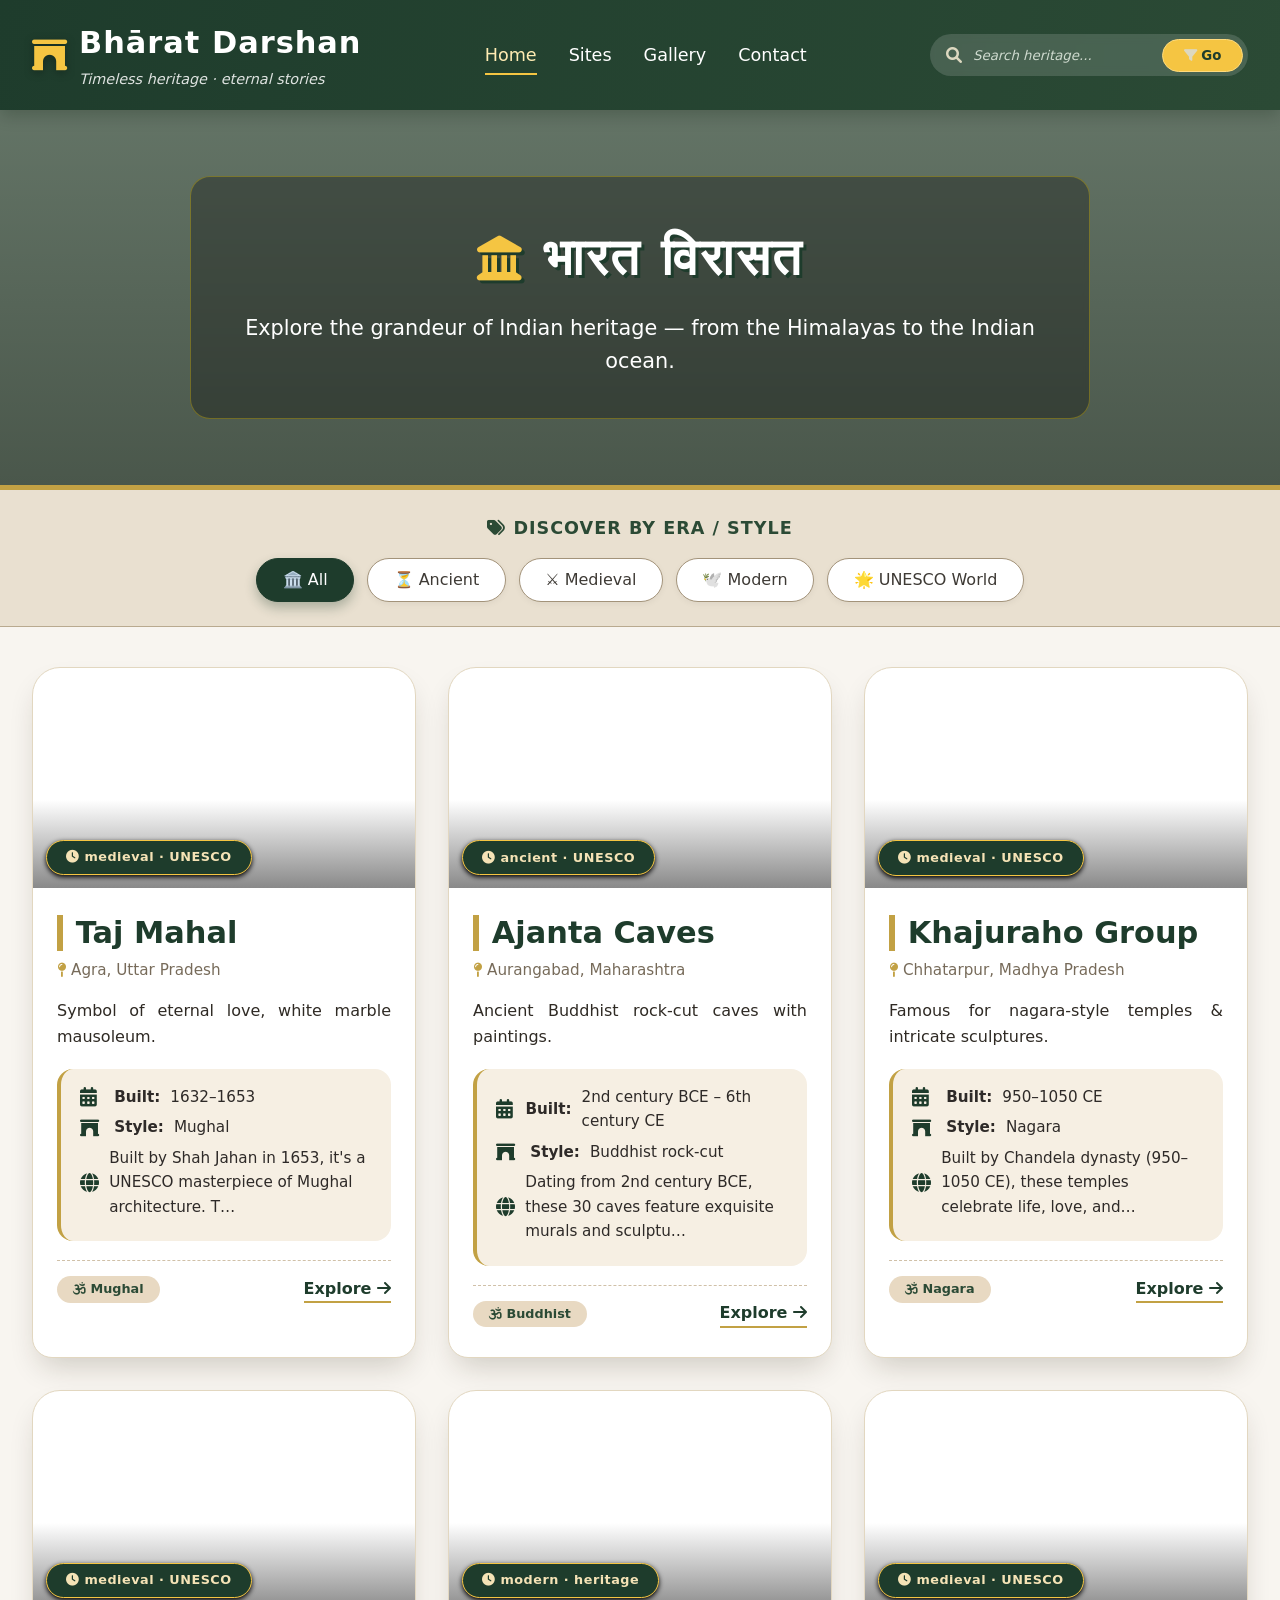
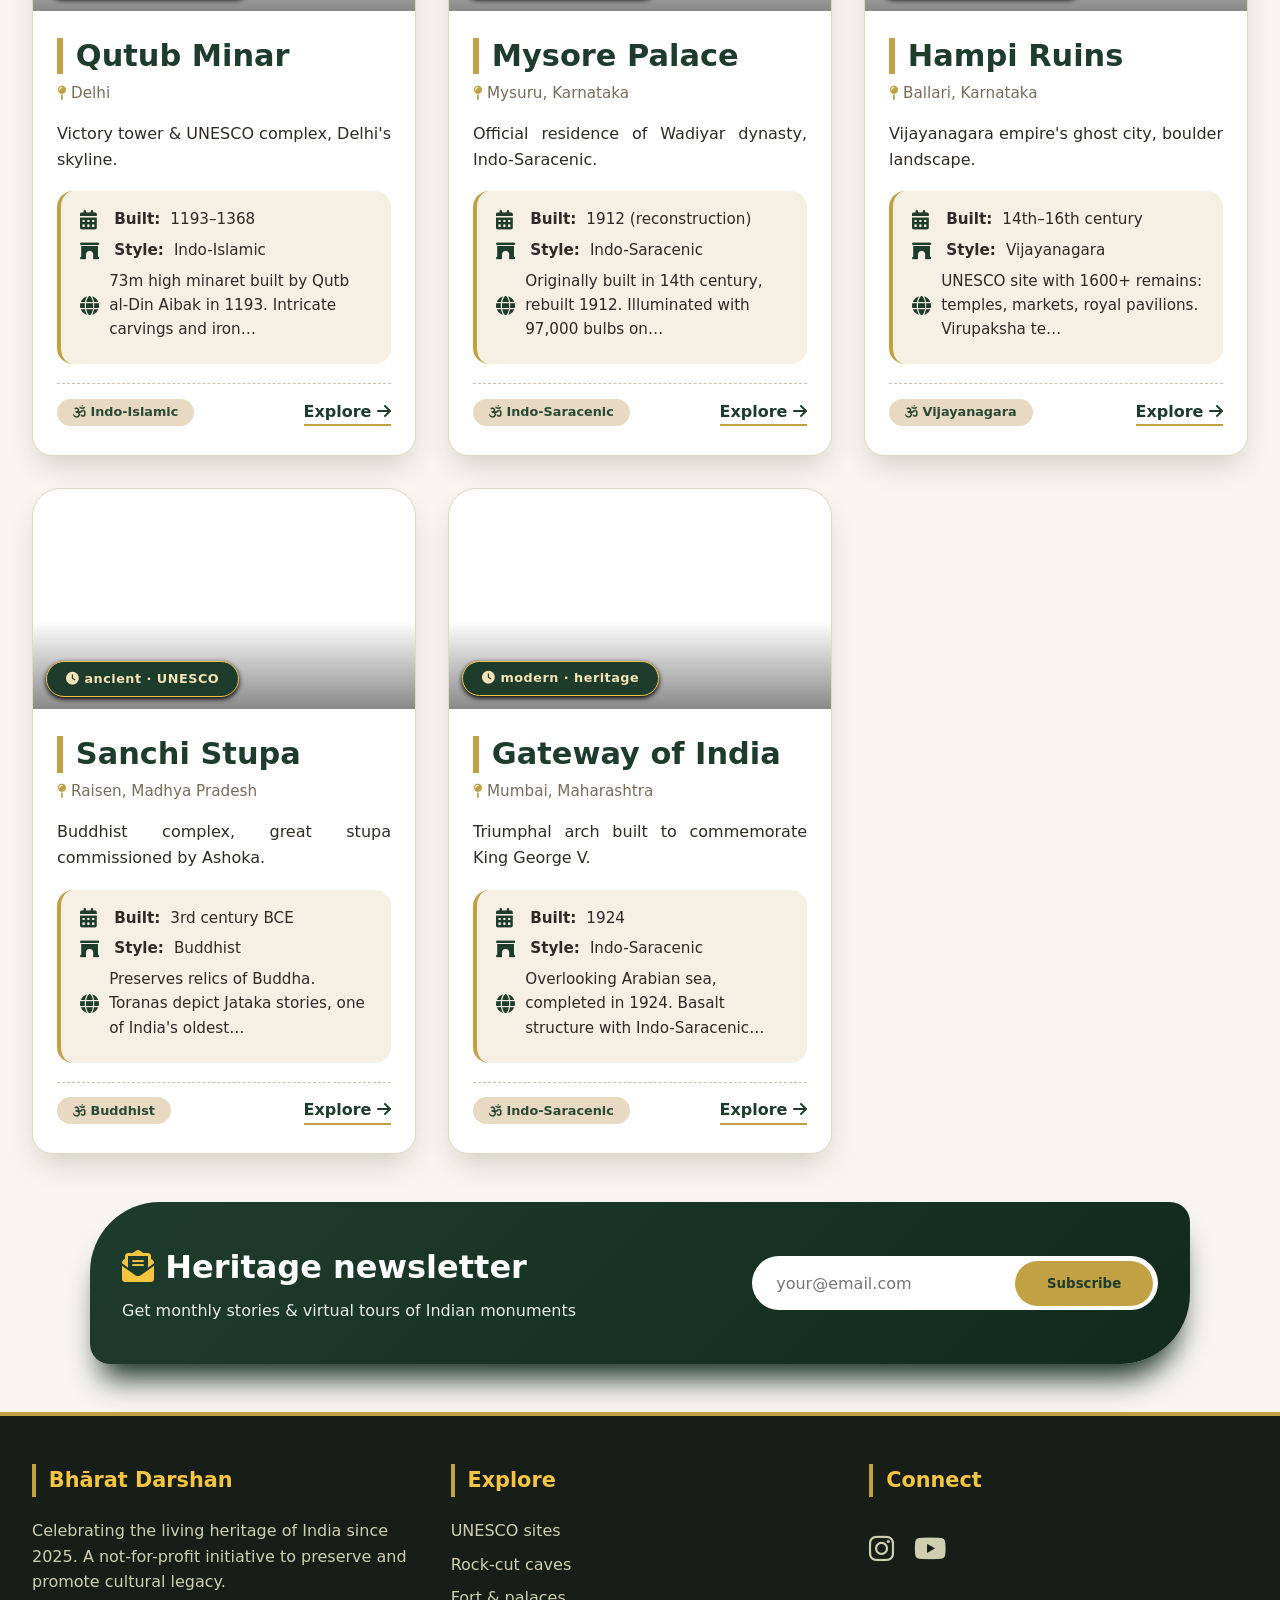
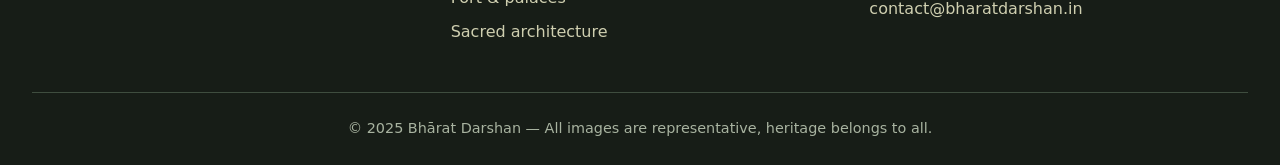
==== index.html @ f1c7e6a8 "the first step completed" ====
<!DOCTYPE html>
<html lang="en">
<head>
  <meta charset="UTF-8">
  <meta name="viewport" content="width=device-width, initial-scale=1.0">
  <title>Bhārat Darshan · Indian Heritage Sites</title>
  <!-- Font & Icons (Font Awesome) -->
  <link rel="stylesheet" href="https://cdnjs.cloudflare.com/ajax/libs/font-awesome/6.0.0-beta3/css/all.min.css">
  <link rel="stylesheet" href="style.css">
</head>
<body>
  <header>
    <div class="header-container">
      <div class="logo-area">
        <i class="fas fa-archway logo-icon"></i>
        <div class="logo-text">
          <h1>Bhārat Darshan</h1>
          <p>Timeless heritage · eternal stories</p>
        </div>
      </div>
      <nav>
        <ul>
          <li><a href="#" class="active">Home</a></li>
          <li><a href="#">Sites</a></li>
          <li><a href="#">Gallery</a></li>
          <li><a href="#">Contact</a></li>
        </ul>
      </nav>
      <div class="search-cat">
        <i class="fas fa-search"></i>
        <input type="text" placeholder="Search heritage..." id="searchInput">
        <button id="searchBtn"><i class="fas fa-filter"></i> Go</button>
      </div>
    </div>
  </header>

  <section class="hero">
    <div class="hero-content">
      <h2><i class="fas fa-landmark"></i> भारत विरासत</h2>
      <p>Explore the grandeur of Indian heritage — from the Himalayas to the Indian ocean.</p>
    </div>
  </section>

  <section class="filter-section">
    <div class="filter-title"><i class="fas fa-tags"></i> DISCOVER BY ERA / STYLE</div>
    <div class="filter-pills" id="filterPills">
      <span class="pill active" data-filter="all">🏛️ All</span>
      <span class="pill" data-filter="ancient">⏳ Ancient</span>
      <span class="pill" data-filter="medieval">⚔️ Medieval</span>
      <span class="pill" data-filter="modern">🕊️ Modern</span>
      <span class="pill" data-filter="unesco">🌟 UNESCO World</span>
    </div>
  </section>

  <main class="container">
    <div class="site-grid" id="heritageGrid">
      <!-- All heritage cards injected via JavaScript -->
    </div>
  </main>

  <section class="container">
    <div class="newsletter">
      <div>
        <h3><i class="fas fa-envelope-open-text"></i>  Heritage newsletter</h3>
        <p>Get monthly stories & virtual tours of Indian monuments</p>
      </div>
      <div class="newsletter-input">
        <input type="email" placeholder="your@email.com">
        <button>Subscribe</button>
      </div>
    </div>
  </section>

  <footer>
    <div class="footer-grid">
      <div class="footer-col">
        <h4>Bhārat Darshan</h4>
        <p>Celebrating the living heritage of India since 2025. A not-for-profit initiative to preserve and promote cultural legacy.</p>
      </div>
      <div class="footer-col">
        <h4>Explore</h4>
        <a href="#">UNESCO sites</a>
        <a href="#">Rock-cut caves</a>
        <a href="#">Fort & palaces</a>
        <a href="#">Sacred architecture</a>
      </div>
      <div class="footer-col">
        <h4>Connect</h4>
        <div class="social-icons">
          <a href="#"><i class="fab fa-instagram"></i></a>
          <a href="#"><i class="fab fa-youtube"></i></a>
          <a href="#"><i class="fab fa-x-twitter"></i></a>
        </div>
        <p style="margin-top:1rem;">contact@bharatdarshan.in</p>
      </div>
    </div>
    <div class="copyright">
      <p>&copy; 2025 Bhārat Darshan — All images are representative, heritage belongs to all.</p>
    </div>
  </footer>
<script src="script.js"></script>
 
  <!-- small fix: unsplash image diversity fallback already applied -->
</body>
</html>
---- style.css ----
* {
      margin: 0;
      padding: 0;
      box-sizing: border-box;
      font-family: 'Segoe UI', Roboto, system-ui, sans-serif;
    }

    body {
      background: #f8f5f0;  /* soft parchment */
      color: #2e2a28;
      line-height: 1.6;
    }

    /* ----- HEADER & NAVIGATION ----- */
    header {
      background: linear-gradient(105deg, #1e3c2c 0%, #2b4a35 100%);
      color: white;
      padding: 1.2rem 2rem;
      box-shadow: 0 6px 15px rgba(0, 20, 0, 0.2);
      position: sticky;
      top: 0;
      z-index: 100;
    }

    .header-container {
      max-width: 1400px;
      margin: 0 auto;
      display: flex;
      align-items: center;
      justify-content: space-between;
      flex-wrap: wrap;
    }

    .logo-area {
      display: flex;
      align-items: center;
      gap: 12px;
    }

    .logo-icon {
      font-size: 2.2rem;
      color: #f5c542;
      filter: drop-shadow(0 2px 4px rgba(0,0,0,0.3));
    }

    .logo-text h1 {
      font-size: 1.9rem;
      font-weight: 600;
      letter-spacing: 1px;
    }

    .logo-text p {
      font-size: 0.9rem;
      opacity: 0.85;
      font-style: italic;
    }

    nav ul {
      display: flex;
      gap: 2rem;
      list-style: none;
    }

    nav a {
      color: white;
      text-decoration: none;
      font-weight: 500;
      font-size: 1.1rem;
      padding: 0.5rem 0;
      border-bottom: 2px solid transparent;
      transition: 0.25s;
    }

    nav a:hover, nav a.active {
      border-bottom-color: #f5c542;
      color: #ffecb3;
    }

    .search-cat {
      display: flex;
      align-items: center;
      background: rgba(255,255,255,0.15);
      border-radius: 50px;
      padding: 0.3rem 0.3rem 0.3rem 1rem;
      backdrop-filter: blur(4px);
    }

    .search-cat i {
      color: #ddd8c0;
    }

    .search-cat input {
      background: transparent;
      border: none;
      padding: 0.5rem 0.7rem;
      color: white;
      outline: none;
      width: 200px;
    }

    .search-cat input::placeholder {
      color: #cfdacf;
      font-style: italic;
    }

    .search-cat button {
      background: #f5c542;
      border: none;
      border-radius: 50px;
      padding: 0.5rem 1.3rem;
      font-weight: 600;
      color: #1e3c2c;
      cursor: pointer;
      transition: 0.2s;
      border: 1px solid #ffdb7e;
    }

    .search-cat button:hover {
      background: #ffd966;
      transform: scale(1.02);
    }

    /* ----- HERO SECTION ----- */
    .hero {
      background: linear-gradient(rgba(0, 30, 10, 0.6), rgba(0, 20, 5, 0.7)), url('https://images.unsplash.com/photo-1548013146-72479768bada?q=80&w=2076&auto=format&fit=crop') center/cover no-repeat;
      min-height: 380px;
      display: flex;
      align-items: center;
      justify-content: center;
      text-align: center;
      color: white;
      padding: 2rem;
      border-bottom: 5px solid #c2a144;
    }

    .hero-content {
      max-width: 900px;
      background: rgba(0, 0, 0, 0.3);
      backdrop-filter: blur(3px);
      padding: 2.5rem 2rem;
      border-radius: 20px;
      border: 1px solid rgba(255,215,0,0.3);
    }

    .hero h2 {
      font-size: 3.2rem;
      font-weight: 600;
      text-shadow: 3px 3px 0 #1e3c2c;
      letter-spacing: 2px;
    }

    .hero h2 i {
      color: #f5c542;
      font-size: 2.8rem;
    }

    .hero p {
      font-size: 1.3rem;
      margin-top: 0.8rem;
      font-weight: 300;
    }

    /* ----- FILTER / CATEGORY PILLS ----- */
    .filter-section {
      background: #e9e0d0;
      padding: 1.5rem 2rem;
      text-align: center;
      border-bottom: 1px solid #b9aa8f;
    }

    .filter-title {
      font-size: 1.1rem;
      font-weight: 600;
      color: #2b4a35;
      margin-bottom: 1rem;
      letter-spacing: 1px;
    }

    .filter-pills {
      display: flex;
      flex-wrap: wrap;
      gap: 0.8rem;
      justify-content: center;
      max-width: 1100px;
      margin: 0 auto;
    }

    .pill {
      background: white;
      border: 1px solid #a3937a;
      color: #3e3a35;
      padding: 0.5rem 1.6rem;
      border-radius: 40px;
      font-weight: 500;
      cursor: pointer;
      transition: 0.2s;
      box-shadow: 0 2px 6px rgba(0,0,0,0.05);
    }

    .pill:hover, .pill.active {
      background: #1e3c2c;
      color: white;
      border-color: #1e3c2c;
      box-shadow: 0 6px 12px rgba(30,60,44,0.3);
    }

    /* ----- MAIN GRID : HERITAGE SITES ----- */
    .container {
      max-width: 1400px;
      margin: 2.5rem auto;
      padding: 0 2rem;
    }

    .site-grid {
      display: grid;
      grid-template-columns: repeat(auto-fill, minmax(350px, 1fr));
      gap: 2rem;
    }

    .card {
      background: white;
      border-radius: 28px 28px 20px 20px;
      overflow: hidden;
      box-shadow: 0 15px 30px -8px rgba(40, 30, 10, 0.2);
      transition: all 0.25s ease;
      border: 1px solid #e2d7c0;
      display: flex;
      flex-direction: column;
    }

    .card:hover {
      transform: translateY(-8px);
      box-shadow: 0 25px 40px -6px #2b4a3560;
      border-color: #c2a144;
    }

    .card-img {
      height: 220px;
      background-size: cover;
      background-position: center;
      position: relative;
      display: flex;
      align-items: flex-end;
      justify-content: flex-start;
      padding: 0.8rem;
    }

    .epoch-tag {
      background: #1e3c2c;
      color: #f5e3b6;
      font-weight: 600;
      font-size: 0.8rem;
      padding: 0.4rem 1.2rem;
      border-radius: 40px;
      letter-spacing: 0.5px;
      border: 1px solid #f5c542;
      backdrop-filter: blur(2px);
      box-shadow: 0 2px 5px black;
    }

    .card-content {
      padding: 1.7rem 1.5rem 1.8rem;
      flex: 1;
    }

    .card h3 {
      font-size: 1.9rem;
      font-weight: 600;
      color: #1e3c2c;
      margin-bottom: 0.3rem;
      line-height: 1.2;
      border-left: 6px solid #c2a144;
      padding-left: 0.8rem;
    }

    .location {
      display: flex;
      align-items: center;
      gap: 5px;
      color: #776b5a;
      font-size: 0.95rem;
      margin: 0.4rem 0 1rem 0;
    }

    .location i {
      color: #c2a144;
      font-size: 0.9rem;
    }

    .description {
      color: #2f2a24;
      margin: 0.8rem 0 1.2rem;
      font-size: 1rem;
      text-align: justify;
    }

    .heritage-detail {
      background: #f6efe3;
      border-radius: 16px;
      padding: 1rem 1.2rem;
      margin: 0.8rem 0 0.2rem;
      border-left: 4px solid #c2a144;
    }

    .heritage-detail p {
      margin-bottom: 0.4rem;
      font-size: 0.95rem;
      display: flex;
      align-items: center;
      gap: 10px;
    }

    .heritage-detail i {
      width: 24px;
      color: #1e3c2c;
      font-size: 1.2rem;
    }

    .card-footer {
      display: flex;
      justify-content: space-between;
      align-items: center;
      margin-top: 1.2rem;
      border-top: 1px dashed #d0c0a8;
      padding-top: 0.9rem;
    }

    .cultural {
      background: #e8d9c2;
      color: #2b4a35;
      border-radius: 50px;
      padding: 0.2rem 1rem;
      font-size: 0.8rem;
      font-weight: 600;
    }

    .read-more {
      color: #1e3c2c;
      font-weight: 600;
      text-decoration: none;
      border-bottom: 2px solid #c2a144;
    }

    .read-more:hover {
      color: #c2a144;
    }

    /* ----- CTA / NEWSLETTER (PROFESSIONAL) ----- */
    .newsletter {
      background: linear-gradient(135deg, #1e3c2c, #112a1d);
      color: white;
      border-radius: 70px 20px 70px 20px;
      max-width: 1100px;
      margin: 3rem auto;
      padding: 2.5rem 2rem;
      display: flex;
      flex-wrap: wrap;
      align-items: center;
      justify-content: space-between;
      box-shadow: 0 25px 30px -12px #0f281b;
    }

    .newsletter h3 {
      font-size: 2rem;
      font-weight: 600;
    }

    .newsletter h3 i {
      color: #f5c542;
    }

    .newsletter p {
      opacity: 0.9;
      margin-top: 0.3rem;
    }

    .newsletter-input {
      display: flex;
      gap: 0.5rem;
      background: white;
      padding: 0.3rem;
      border-radius: 60px;
    }

    .newsletter-input input {
      border: none;
      padding: 0.8rem 1.2rem;
      width: 250px;
      border-radius: 60px;
      outline: none;
      font-size: 1rem;
    }

    .newsletter-input button {
      background: #c2a144;
      border: none;
      border-radius: 60px;
      padding: 0.8rem 2rem;
      font-weight: 700;
      color: #1e3c2c;
      cursor: pointer;
      transition: 0.2s;
    }

    .newsletter-input button:hover {
      background: #f5c542;
    }

    /* ----- FOOTER ----- */
    footer {
      background: #171d17;
      color: #ddd8c0;
      padding: 3rem 2rem 1.5rem;
      margin-top: 3rem;
      border-top: 4px solid #c2a144;
    }

    .footer-grid {
      max-width: 1400px;
      margin: 0 auto;
      display: grid;
      grid-template-columns: repeat(auto-fit, minmax(250px, 1fr));
      gap: 2.5rem;
    }

    .footer-col h4 {
      color: #f5c542;
      font-size: 1.3rem;
      margin-bottom: 1.3rem;
      border-left: 4px solid #c2a144;
      padding-left: 0.8rem;
    }

    .footer-col p, .footer-col a {
      color: #cfcfb0;
      text-decoration: none;
      display: block;
      margin: 0.5rem 0;
    }

    .footer-col a:hover {
      color: white;
      padding-left: 5px;
    }

    .social-icons {
      display: flex;
      gap: 1.2rem;
      font-size: 1.8rem;
    }

    .copyright {
      text-align: center;
      border-top: 1px solid #3f4d3f;
      margin-top: 2.5rem;
      padding-top: 1.5rem;
      color: #a8b3a0;
      font-size: 0.9rem;
    }

    /* ----- RESPONSIVE TWEAKS ----- */
    @media (max-width: 850px) {
      .header-container { flex-direction: column; gap: 1rem; }
      .search-cat { width: 100%; }
      .search-cat input { flex: 1; }
      .hero h2 { font-size: 2.5rem; }
      .newsletter { flex-direction: column; text-align: center; gap: 1.5rem; }
    }
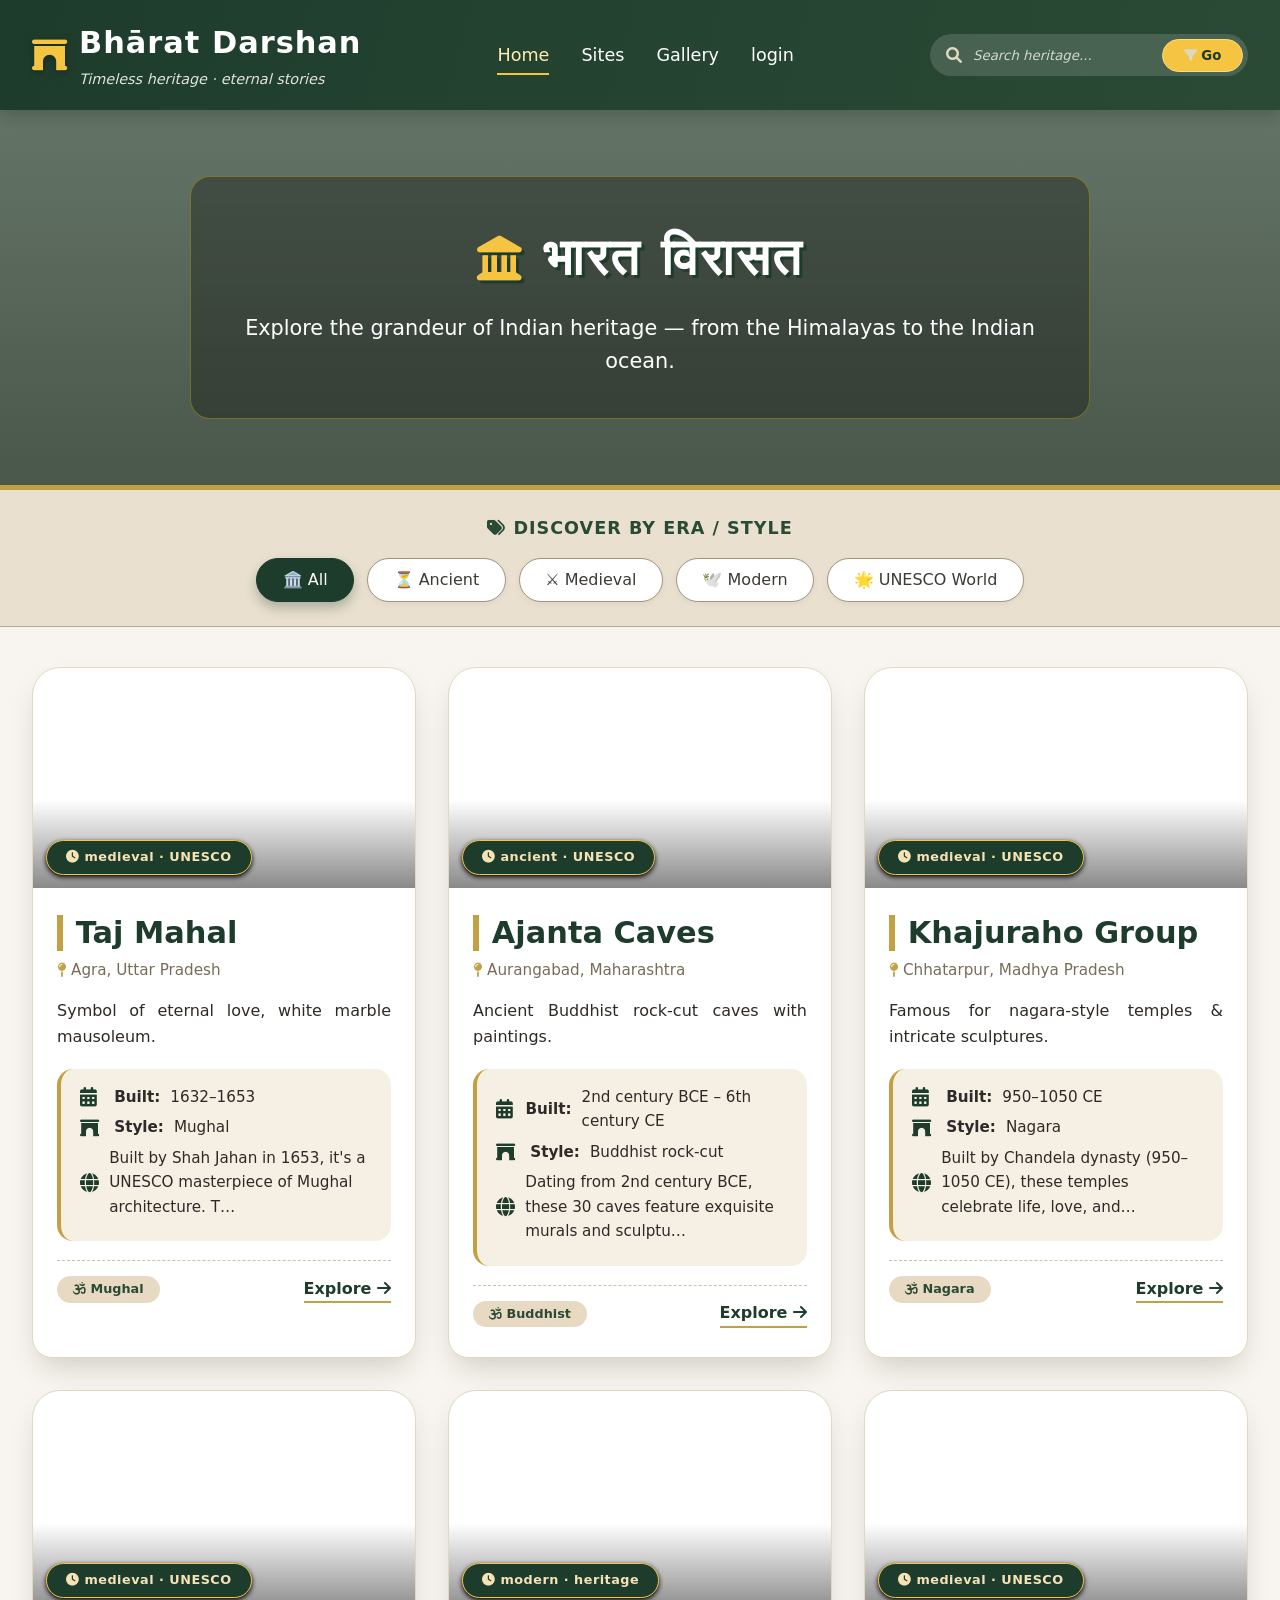
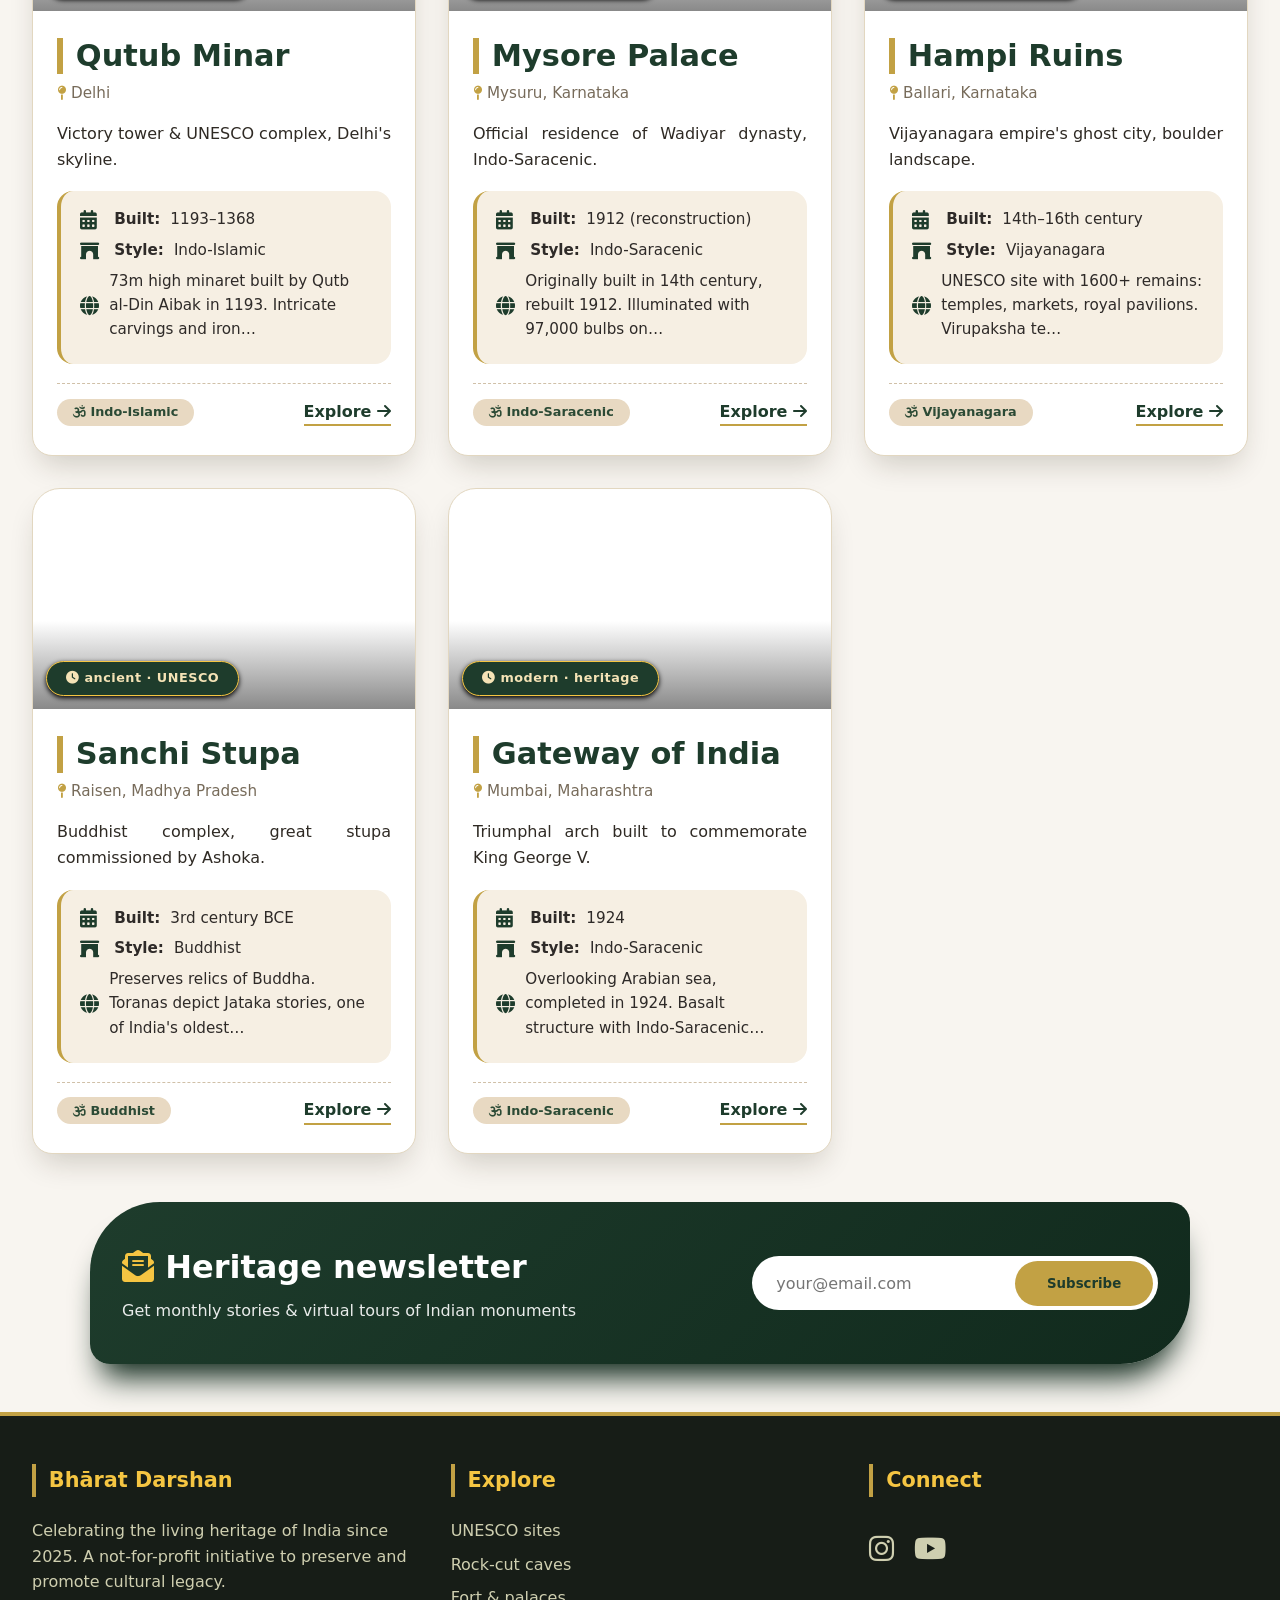
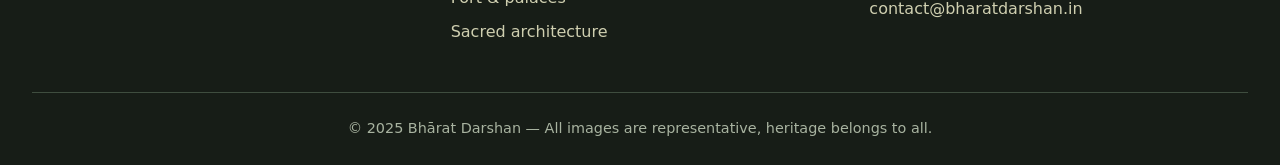
==== commit 59b72997: "login page add" ====
--- a/index.html
+++ b/index.html
@@ -7,6 +7,7 @@
   <!-- Font & Icons (Font Awesome) -->
   <link rel="stylesheet" href="https://cdnjs.cloudflare.com/ajax/libs/font-awesome/6.0.0-beta3/css/all.min.css">
   <link rel="stylesheet" href="style.css">
+  <link rel="login.html" href="login.html">
 </head>
 <body>
   <header>
@@ -23,7 +24,7 @@
           <li><a href="#" class="active">Home</a></li>
           <li><a href="#">Sites</a></li>
           <li><a href="#">Gallery</a></li>
-          <li><a href="#">Contact</a></li>
+          <li><a href="login.html">login</a></li>
         </ul>
       </nav>
       <div class="search-cat">
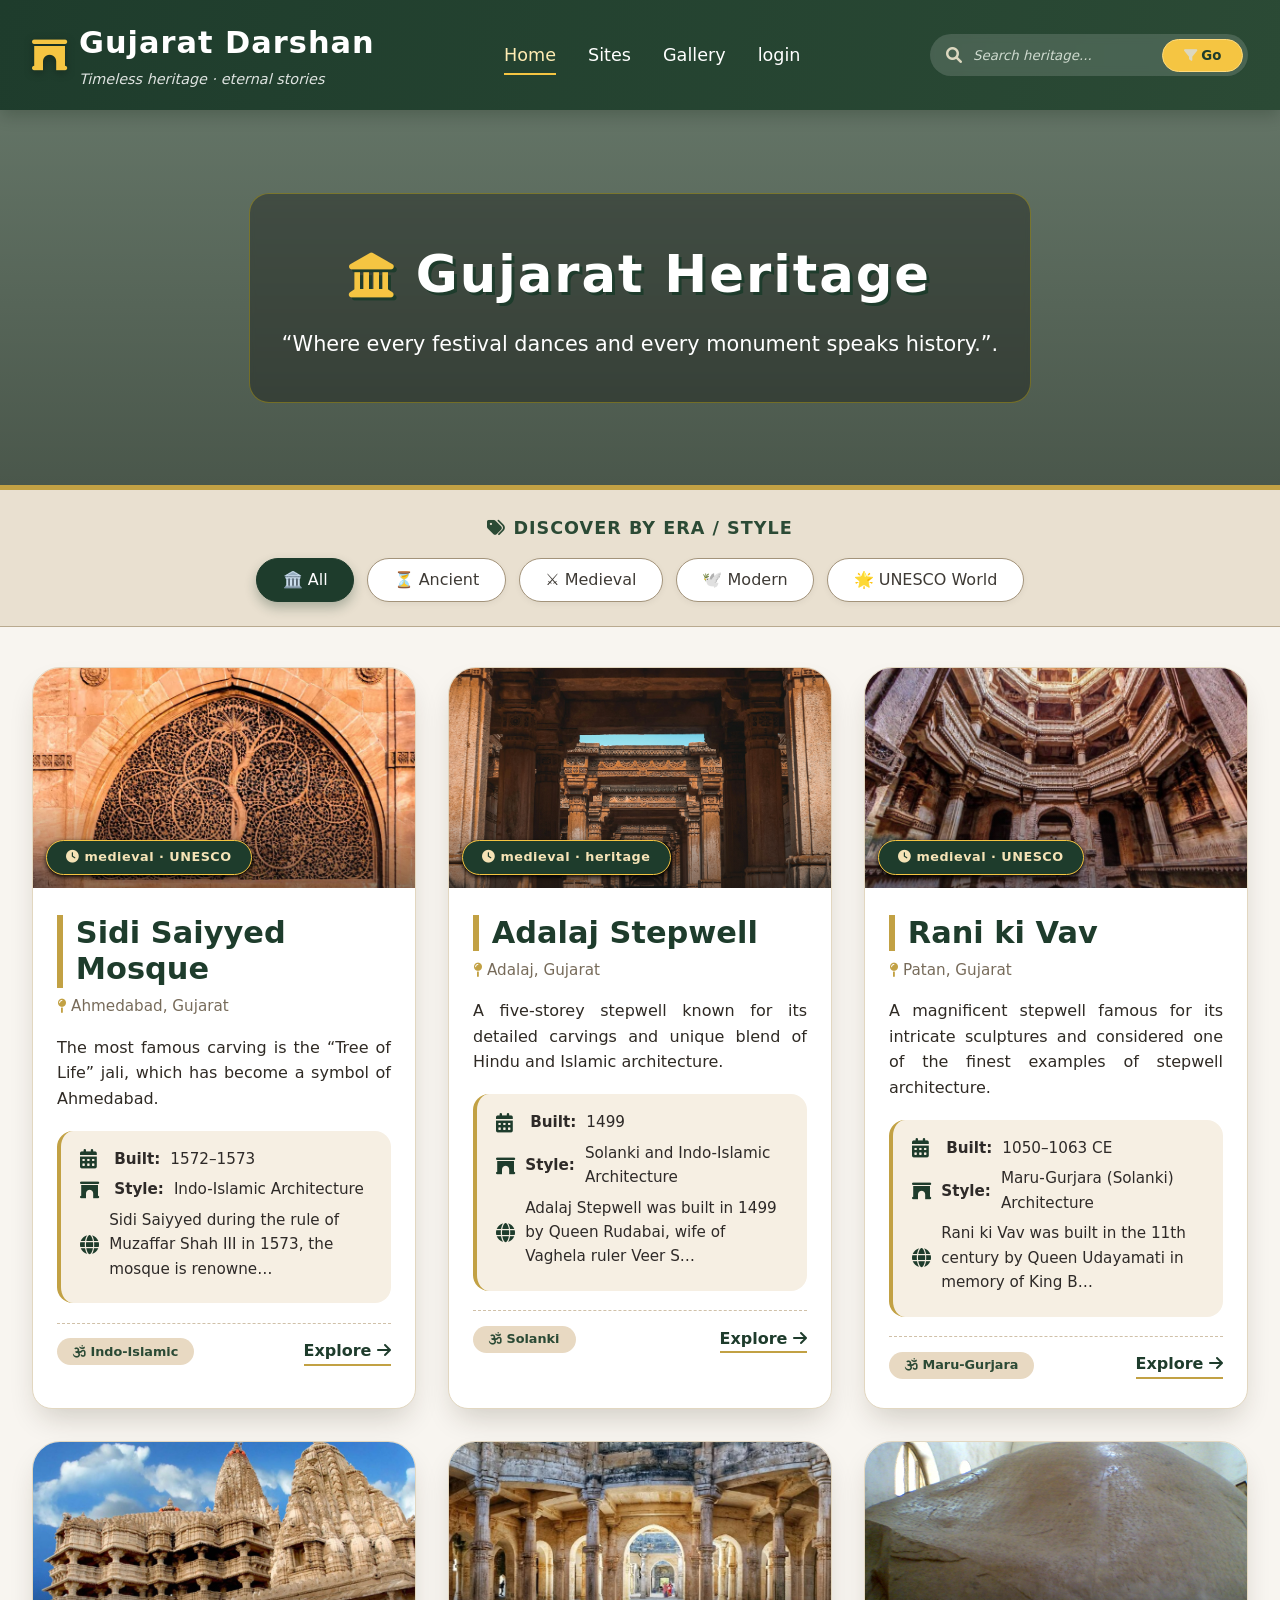
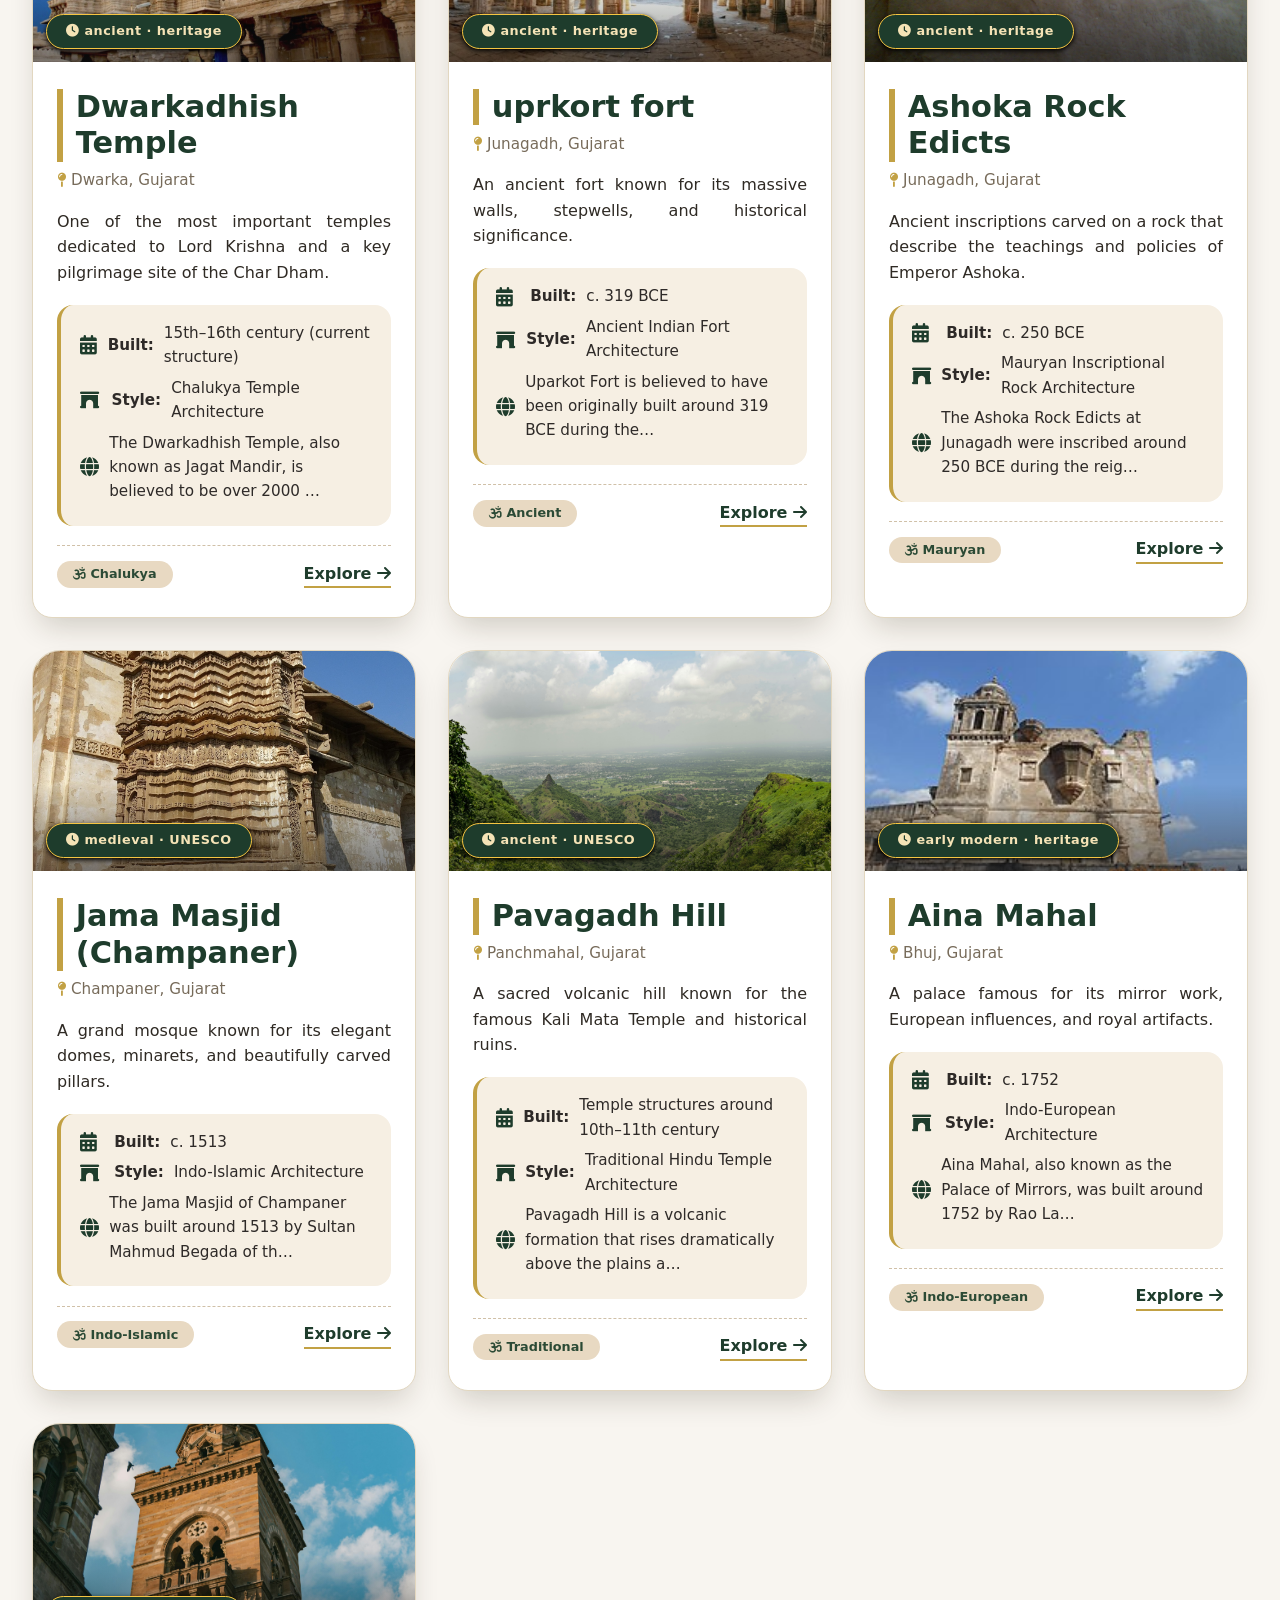
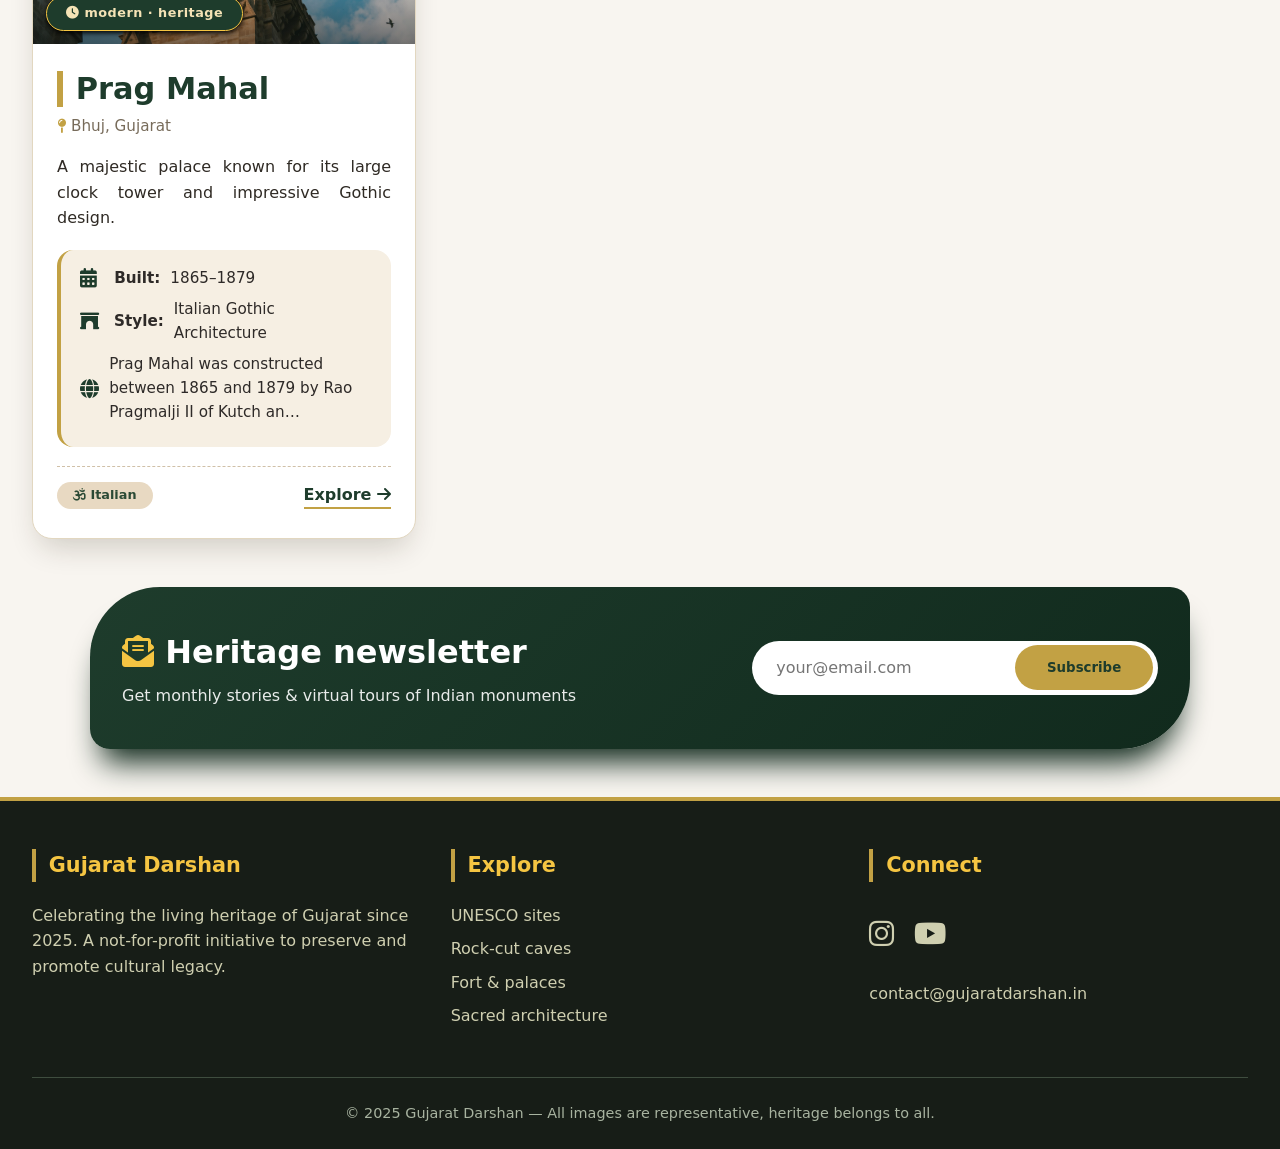
==== commit 2d65a912: "update" ====
--- a/index.html
+++ b/index.html
@@ -3,7 +3,7 @@
 <head>
   <meta charset="UTF-8">
   <meta name="viewport" content="width=device-width, initial-scale=1.0">
-  <title>Bhārat Darshan · Indian Heritage Sites</title>
+  <title>Gujarat Darshan · Gujarat Heritage Sites</title>
   <!-- Font & Icons (Font Awesome) -->
   <link rel="stylesheet" href="https://cdnjs.cloudflare.com/ajax/libs/font-awesome/6.0.0-beta3/css/all.min.css">
   <link rel="stylesheet" href="style.css">
@@ -15,7 +15,7 @@
       <div class="logo-area">
         <i class="fas fa-archway logo-icon"></i>
         <div class="logo-text">
-          <h1>Bhārat Darshan</h1>
+          <h1>Gujarat Darshan</h1>
           <p>Timeless heritage · eternal stories</p>
         </div>
       </div>
@@ -37,15 +37,15 @@
 
   <section class="hero">
     <div class="hero-content">
-      <h2><i class="fas fa-landmark"></i> भारत विरासत</h2>
-      <p>Explore the grandeur of Indian heritage — from the Himalayas to the Indian ocean.</p>
+      <h2><i class="fas fa-landmark"></i> Gujarat Heritage</h2>
+      <p>“Where every festival dances and every monument speaks history.”.</p>
     </div>
   </section>
 
   <section class="filter-section">
     <div class="filter-title"><i class="fas fa-tags"></i> DISCOVER BY ERA / STYLE</div>
     <div class="filter-pills" id="filterPills">
-      <span class="pill active" data-filter="all">🏛️ All</span>
+      <span class="pill active" data-filter="all">🏛️ All </span>
       <span class="pill" data-filter="ancient">⏳ Ancient</span>
       <span class="pill" data-filter="medieval">⚔️ Medieval</span>
       <span class="pill" data-filter="modern">🕊️ Modern</span>
@@ -75,8 +75,8 @@
   <footer>
     <div class="footer-grid">
       <div class="footer-col">
-        <h4>Bhārat Darshan</h4>
-        <p>Celebrating the living heritage of India since 2025. A not-for-profit initiative to preserve and promote cultural legacy.</p>
+        <h4>Gujarat Darshan</h4>
+        <p>Celebrating the living heritage of Gujarat since 2025. A not-for-profit initiative to preserve and promote cultural legacy.</p>
       </div>
       <div class="footer-col">
         <h4>Explore</h4>
@@ -92,11 +92,11 @@
           <a href="#"><i class="fab fa-youtube"></i></a>
           <a href="#"><i class="fab fa-x-twitter"></i></a>
         </div>
-        <p style="margin-top:1rem;">contact@bharatdarshan.in</p>
+        <p style="margin-top:1rem;">contact@gujaratdarshan.in</p>
       </div>
     </div>
     <div class="copyright">
-      <p>&copy; 2025 Bhārat Darshan — All images are representative, heritage belongs to all.</p>
+      <p>&copy; 2025 Gujarat Darshan — All images are representative, heritage belongs to all.</p>
     </div>
   </footer>
 <script src="script.js"></script>
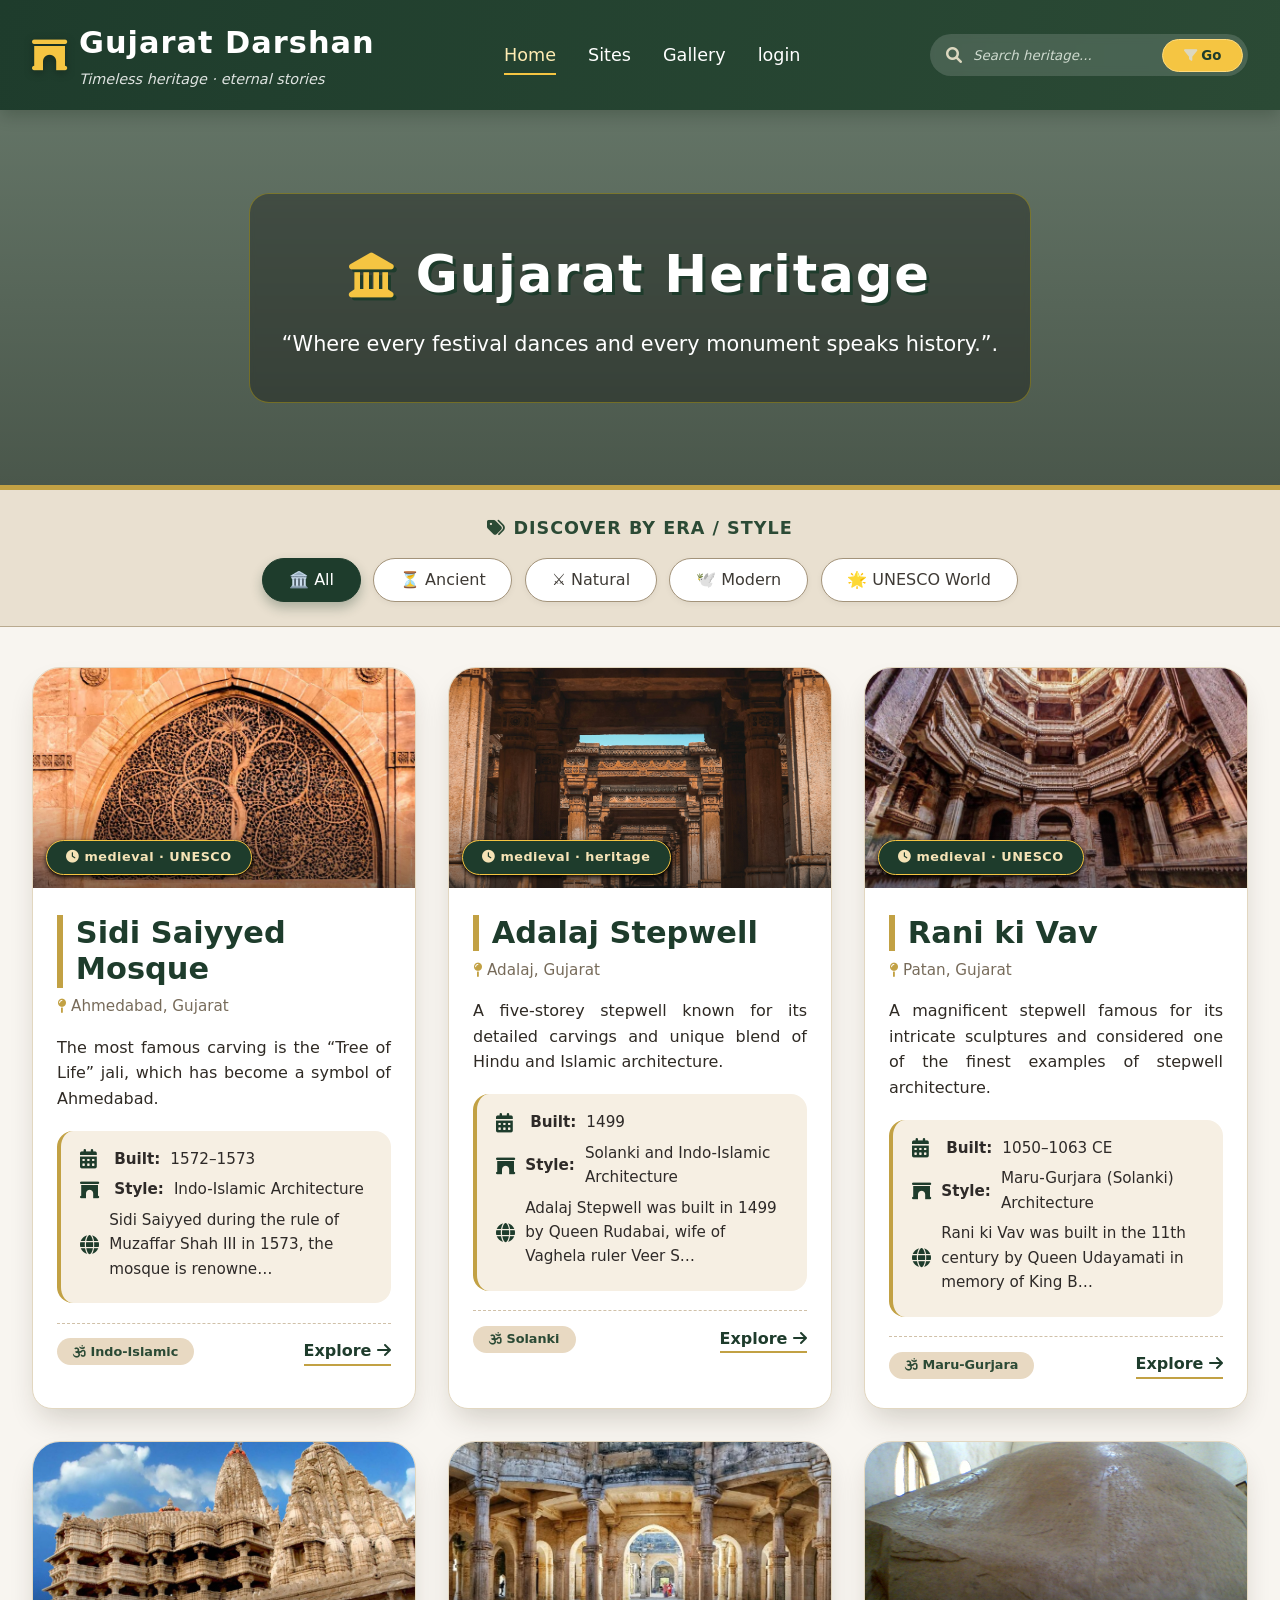
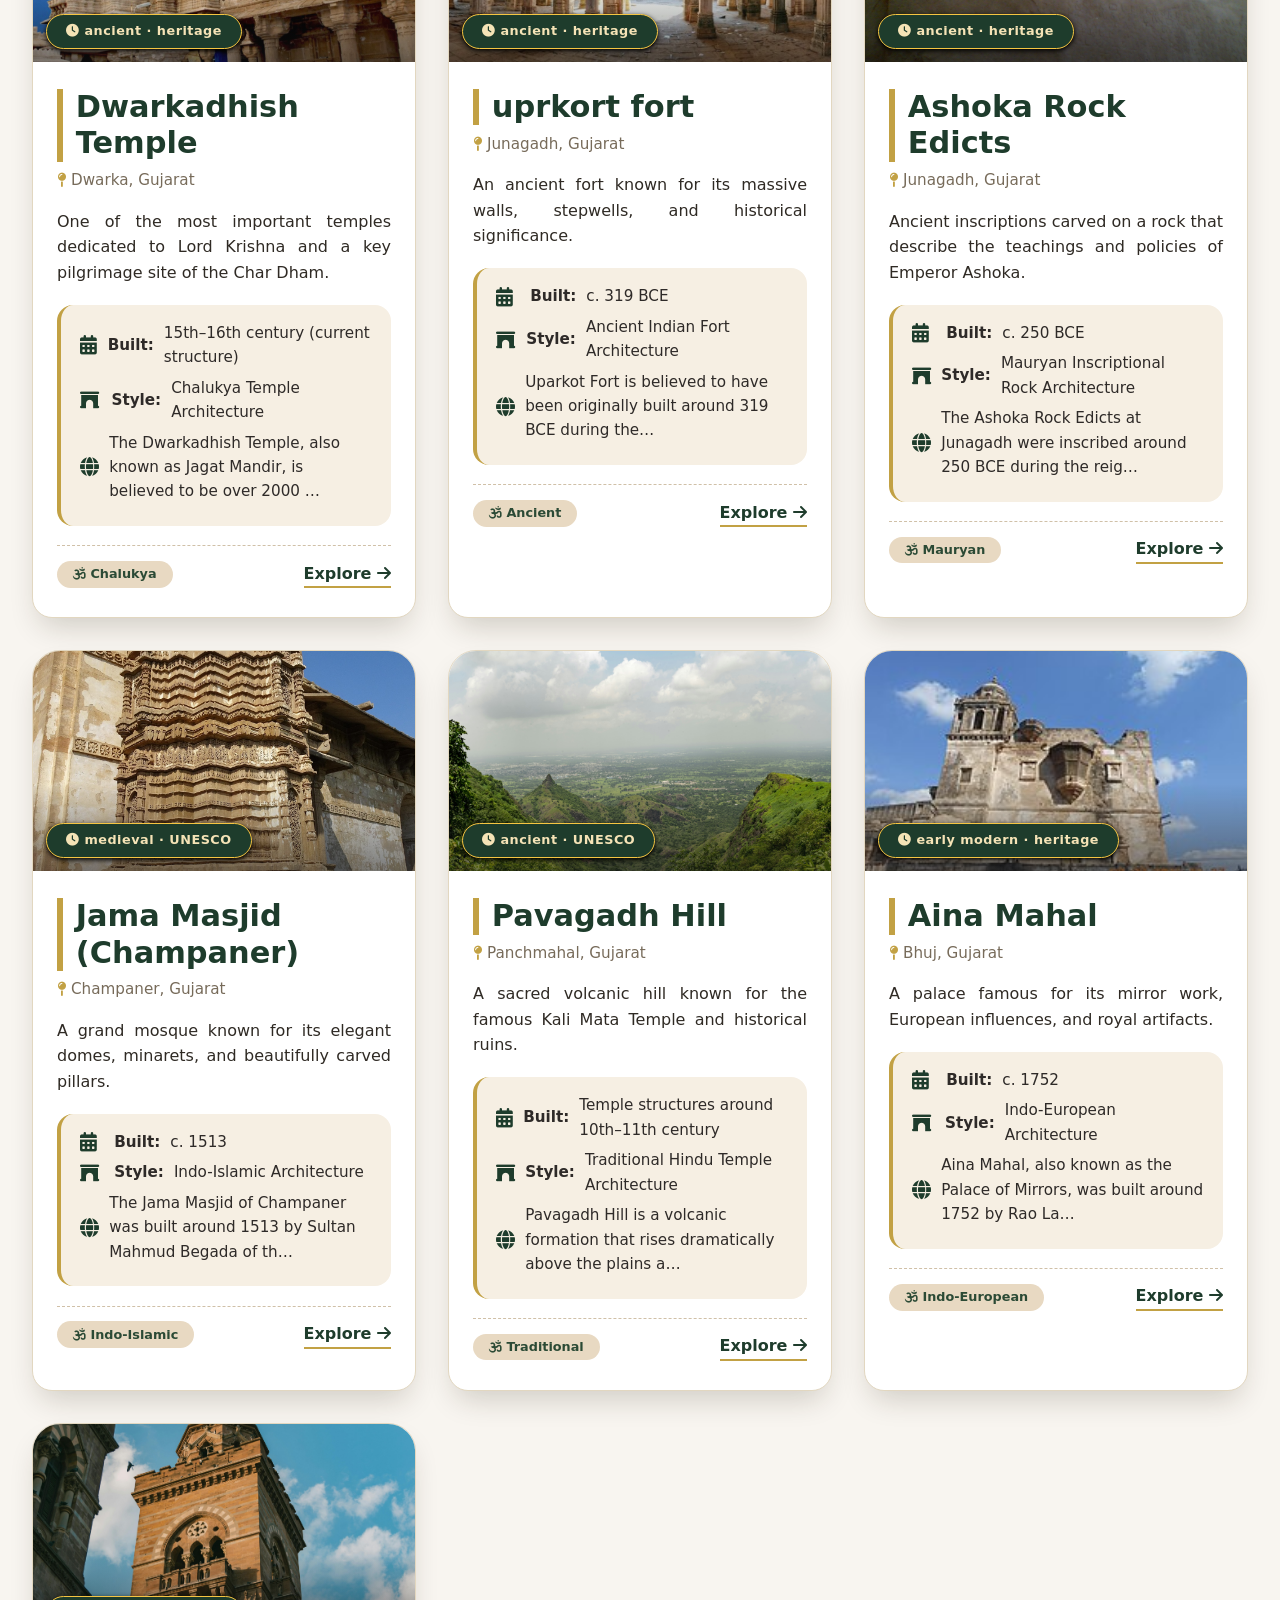
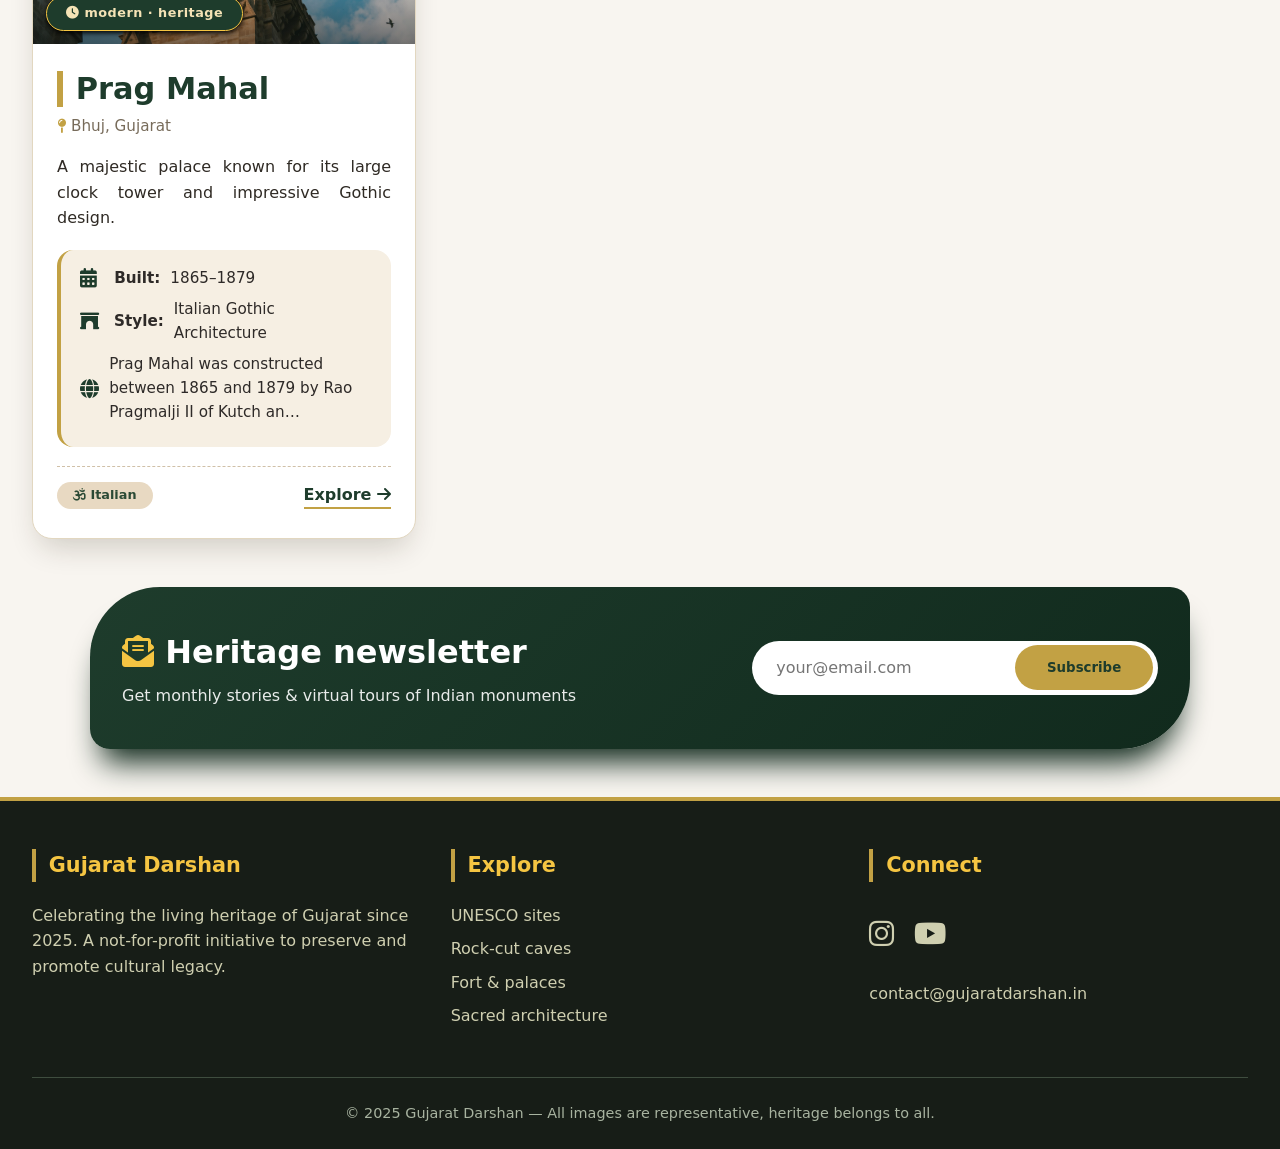
==== commit a32f018f: "version 1" ====
--- a/index.html
+++ b/index.html
@@ -47,7 +47,7 @@
     <div class="filter-pills" id="filterPills">
       <span class="pill active" data-filter="all">🏛️ All </span>
       <span class="pill" data-filter="ancient">⏳ Ancient</span>
-      <span class="pill" data-filter="medieval">⚔️ Medieval</span>
+      <span class="pill" data-filter="Natural">⚔️ Natural</span>
       <span class="pill" data-filter="modern">🕊️ Modern</span>
       <span class="pill" data-filter="unesco">🌟 UNESCO World</span>
     </div>
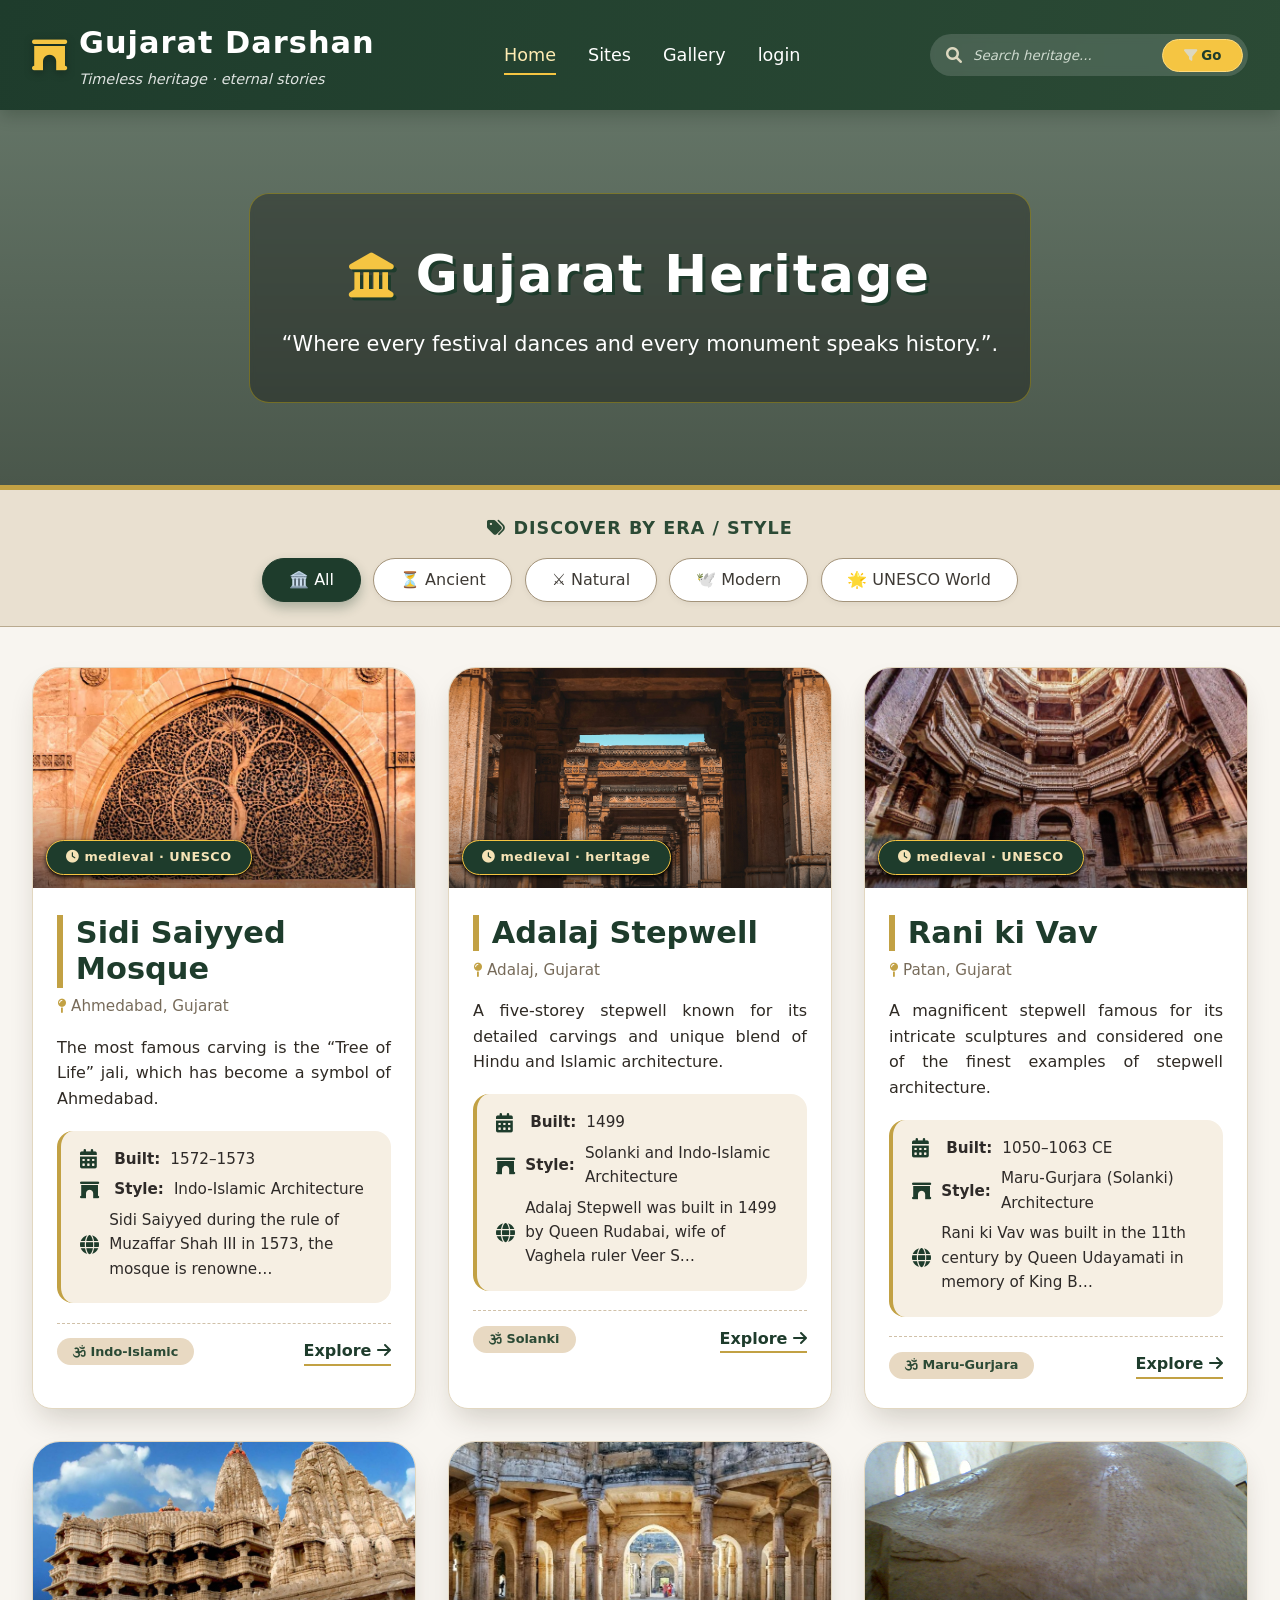
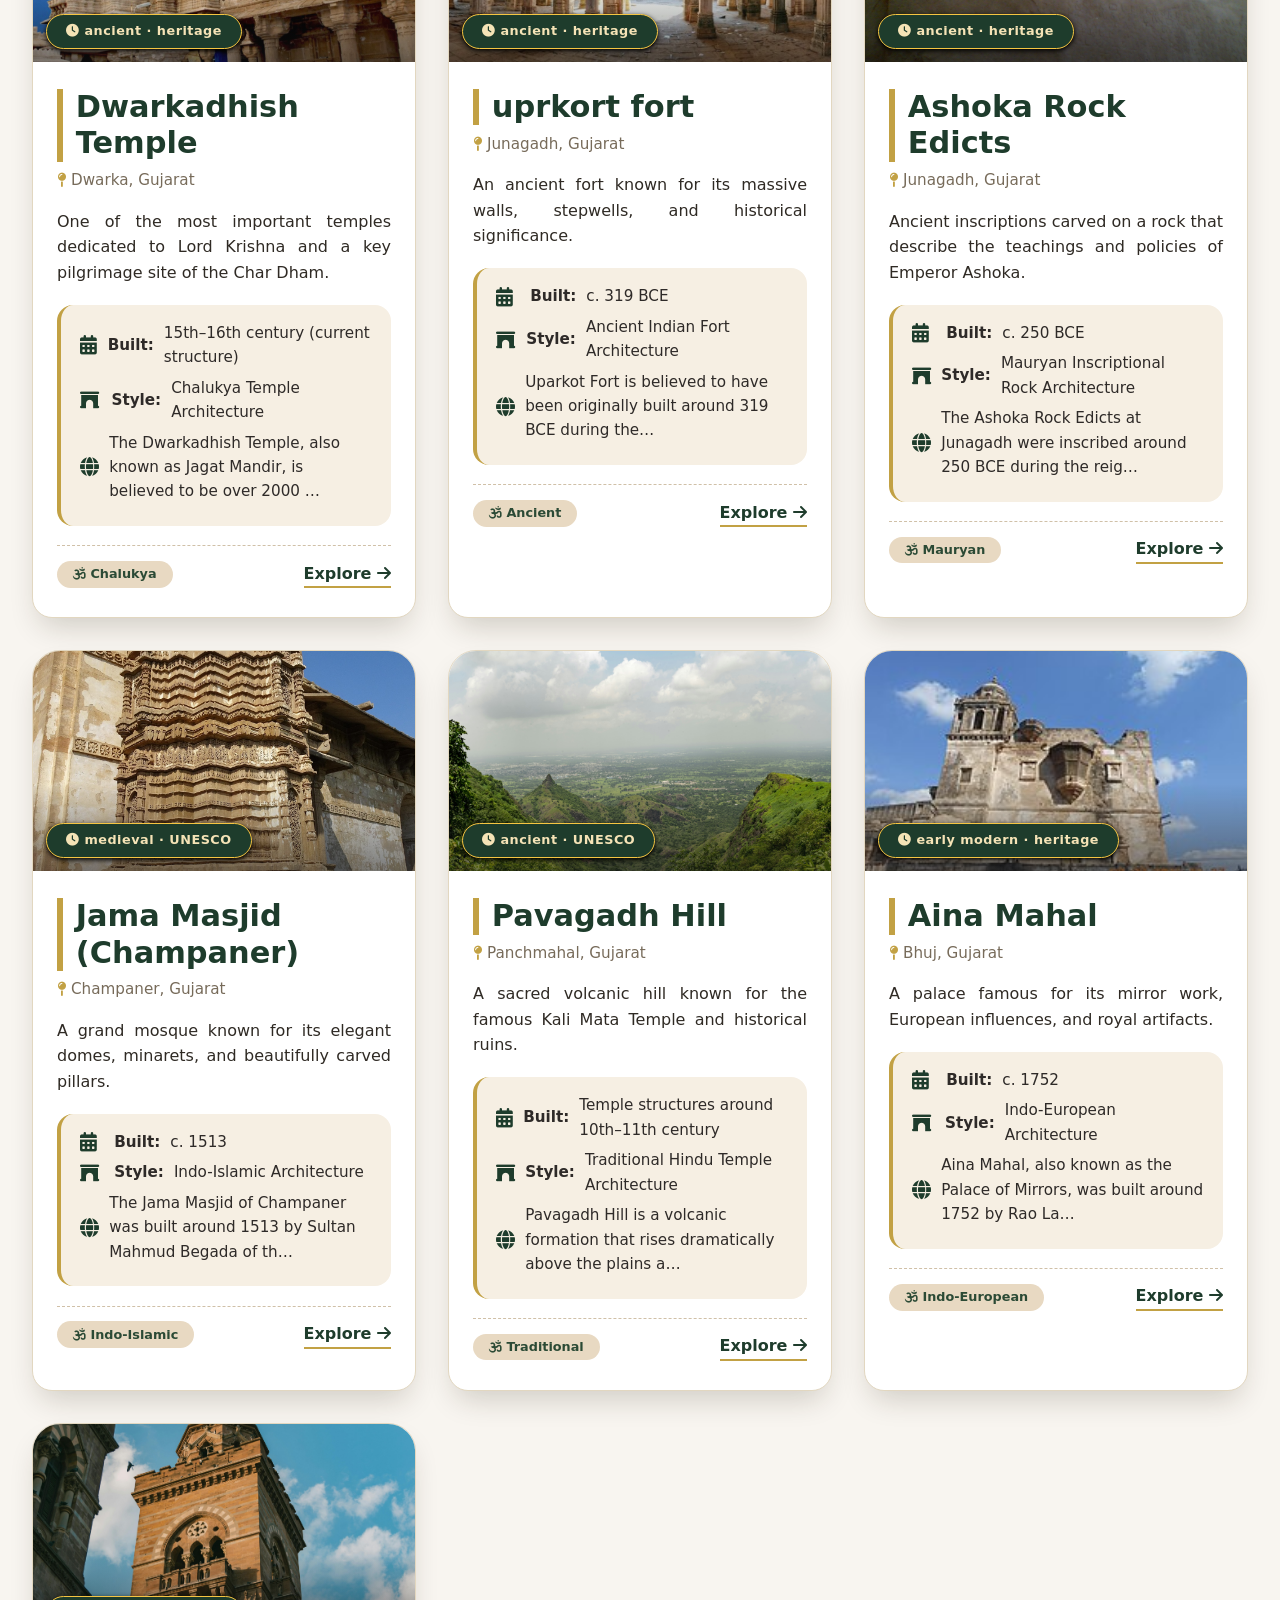
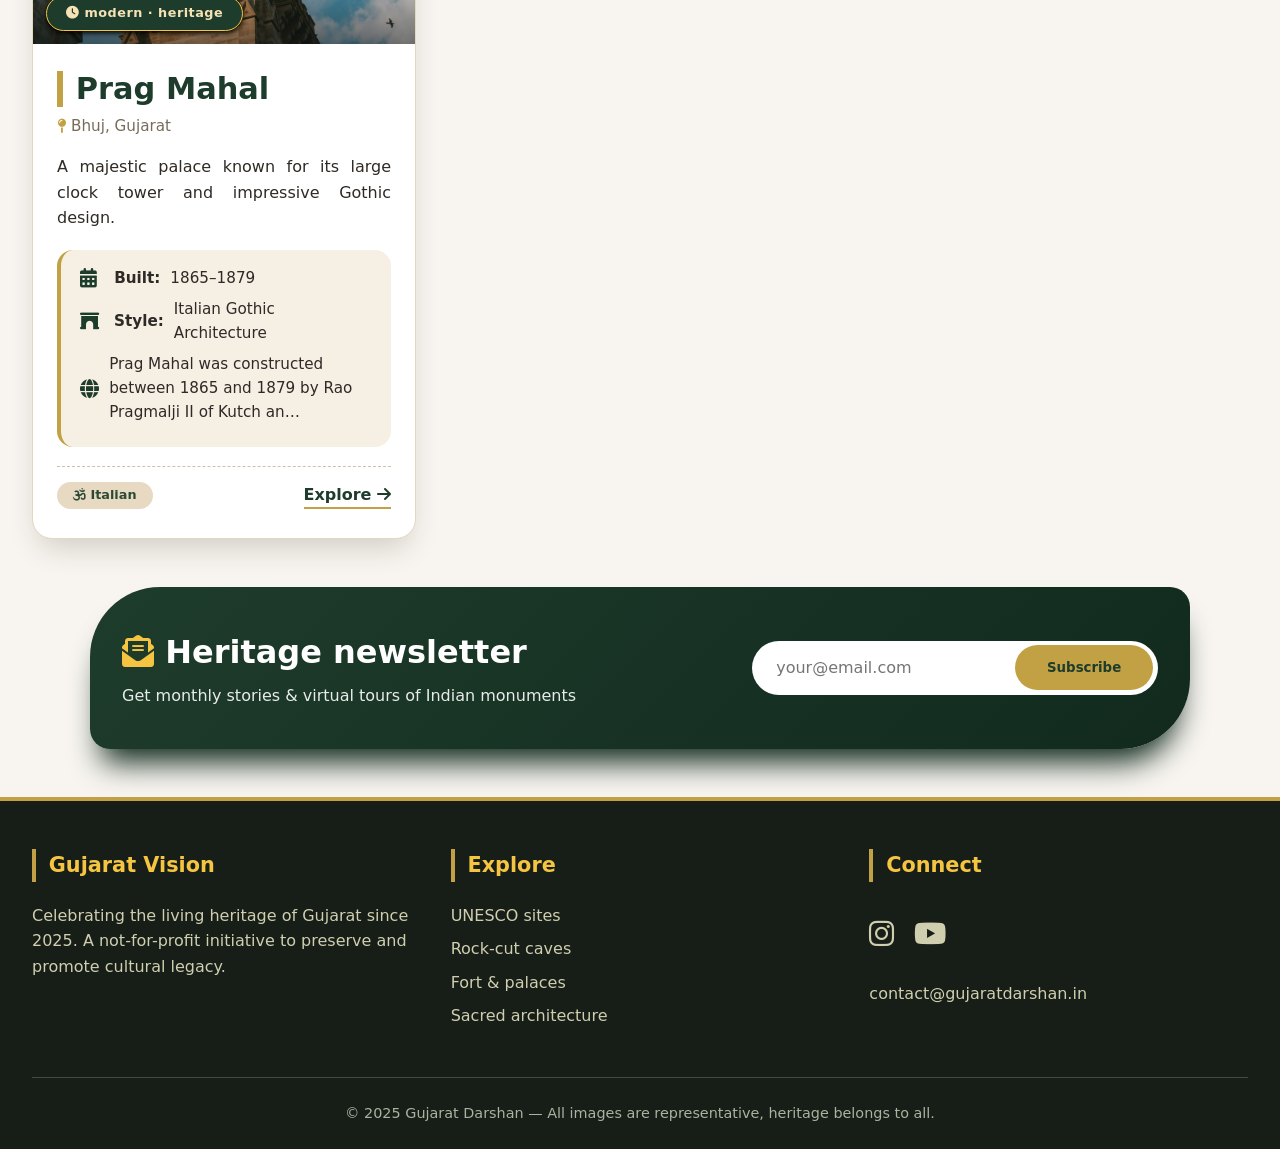
==== commit 105c0a58: "new" ====
--- a/index.html
+++ b/index.html
@@ -75,7 +75,7 @@
   <footer>
     <div class="footer-grid">
       <div class="footer-col">
-        <h4>Gujarat Darshan</h4>
+        <h4>Gujarat Vision</h4>
         <p>Celebrating the living heritage of Gujarat since 2025. A not-for-profit initiative to preserve and promote cultural legacy.</p>
       </div>
       <div class="footer-col">
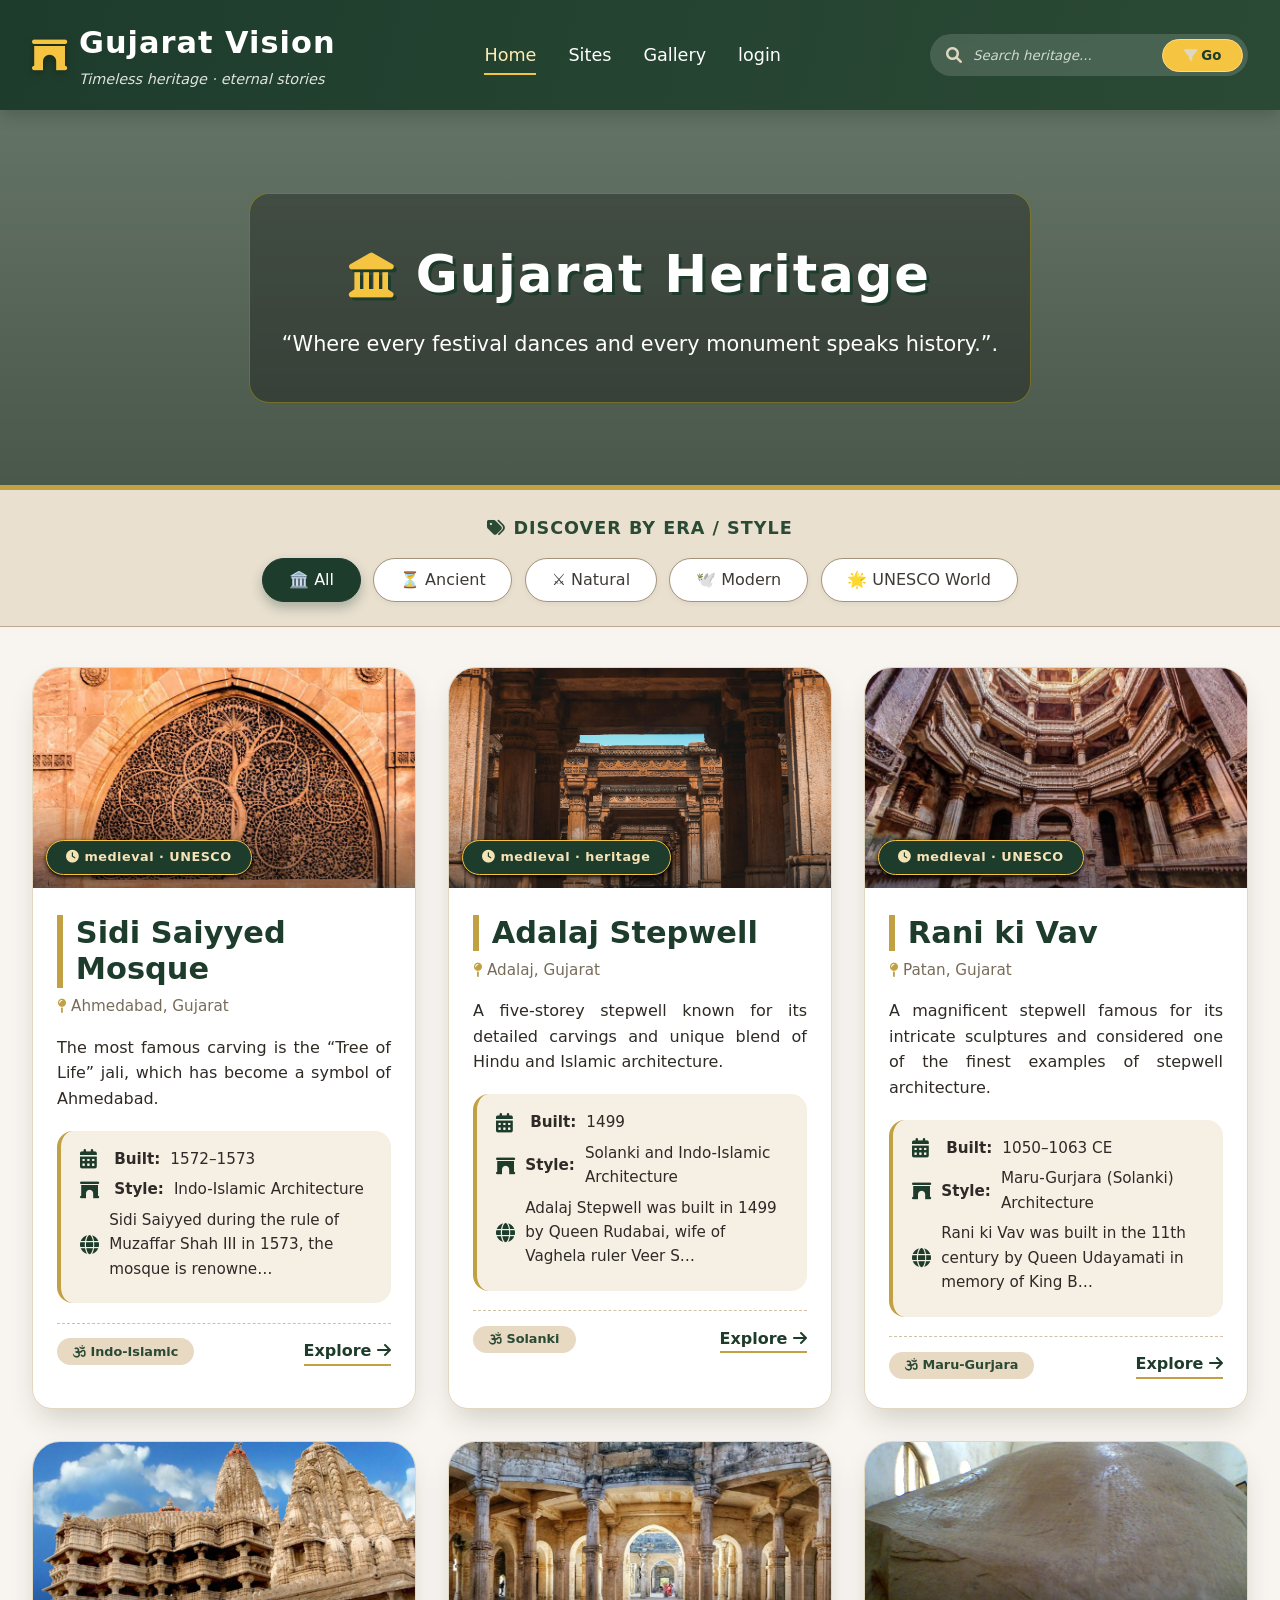
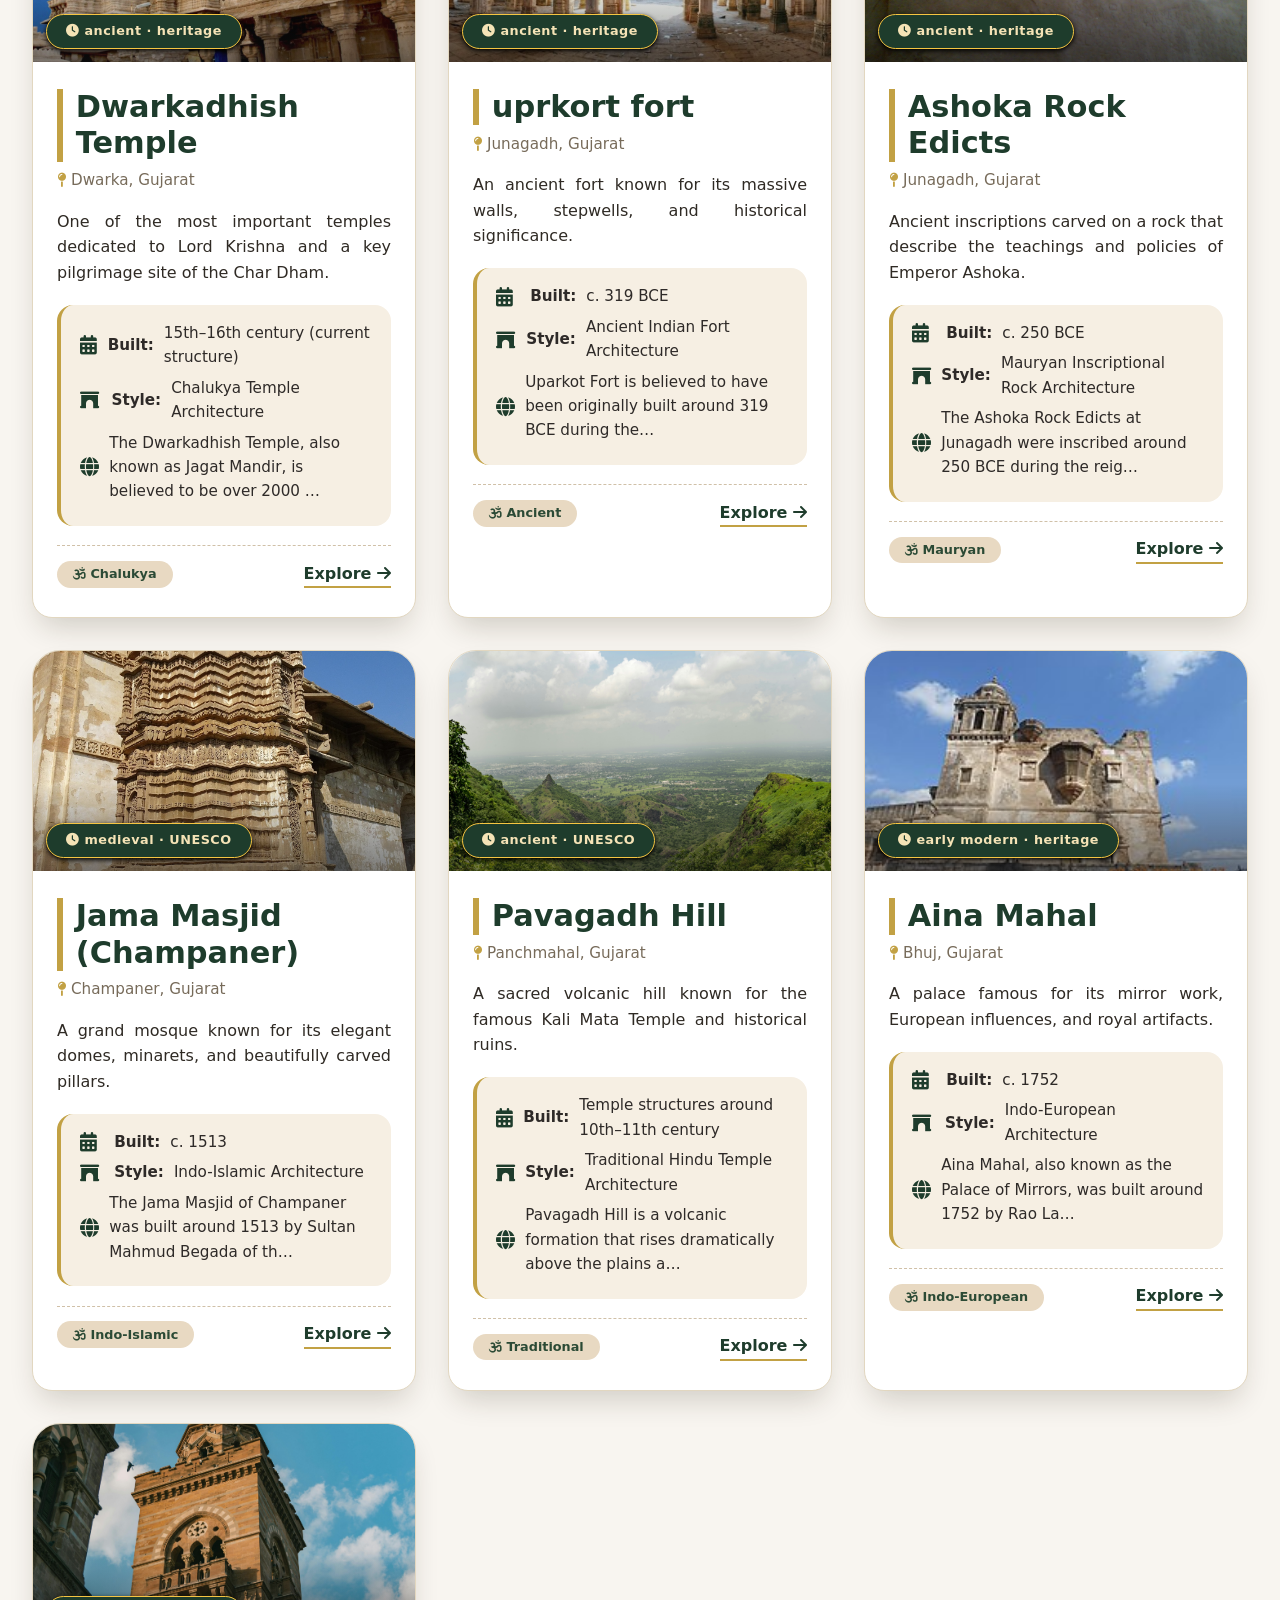
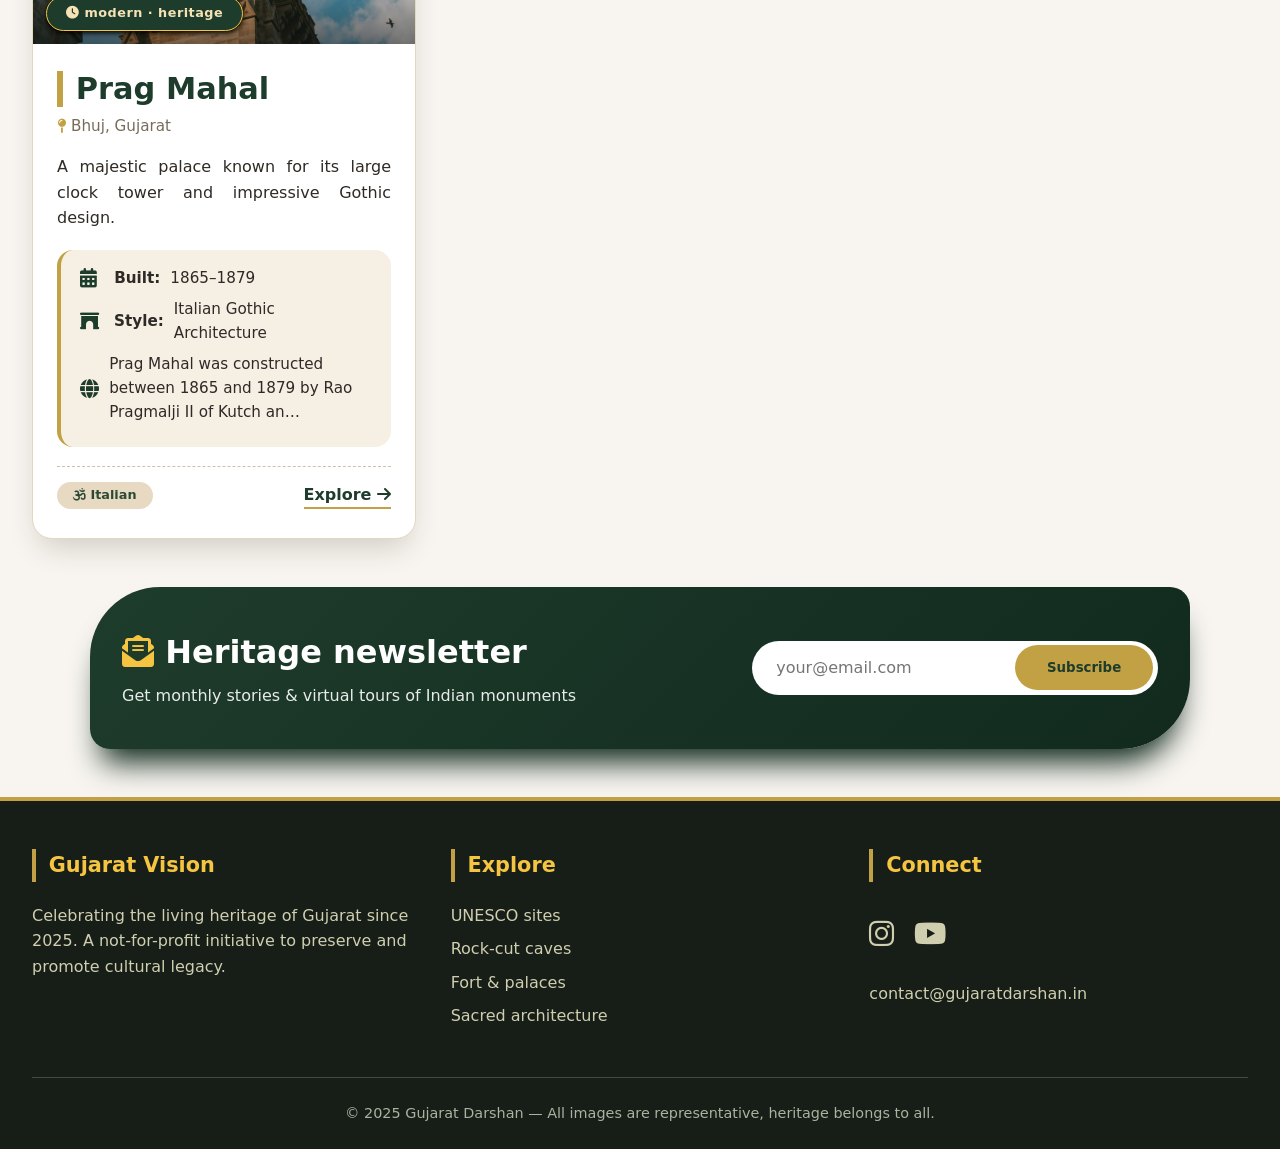
==== commit b0c0829f: "new" ====
--- a/index.html
+++ b/index.html
@@ -3,7 +3,7 @@
 <head>
   <meta charset="UTF-8">
   <meta name="viewport" content="width=device-width, initial-scale=1.0">
-  <title>Gujarat Darshan · Gujarat Heritage Sites</title>
+  <title>Gujarat vision · Gujarat Heritage Sites</title>
   <!-- Font & Icons (Font Awesome) -->
   <link rel="stylesheet" href="https://cdnjs.cloudflare.com/ajax/libs/font-awesome/6.0.0-beta3/css/all.min.css">
   <link rel="stylesheet" href="style.css">
@@ -15,7 +15,7 @@
       <div class="logo-area">
         <i class="fas fa-archway logo-icon"></i>
         <div class="logo-text">
-          <h1>Gujarat Darshan</h1>
+          <h1>Gujarat Vision</h1>
           <p>Timeless heritage · eternal stories</p>
         </div>
       </div>
